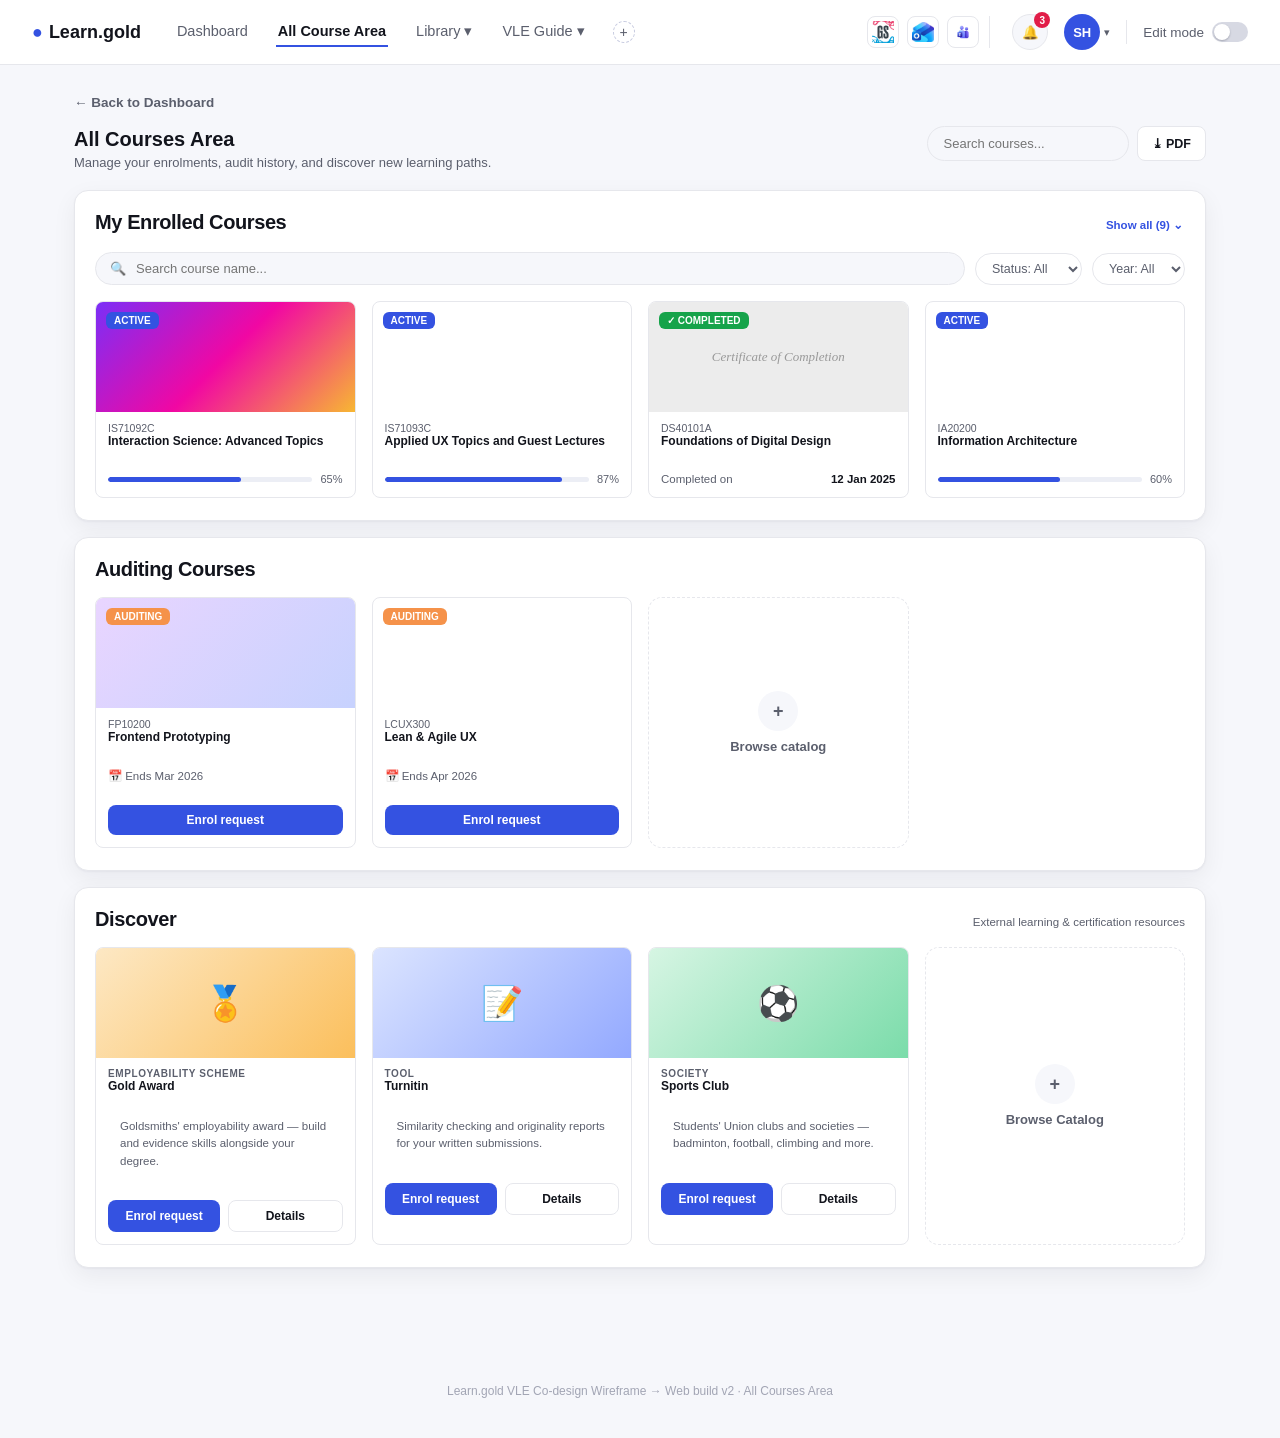
==== v3-all-courses.html @ fa29c526 "Initial commit: v3 site (VLE prototype) Co-Authored-By: Claude Sonnet 5 <noreply@anthropic.com> Clau" ====
<!DOCTYPE html>
<html lang="zh-Hant">
<head>
<meta charset="UTF-8">
<meta name="viewport" content="width=device-width, initial-scale=1.0">
<title>All Courses Area · Learn.gold</title>
<link rel="stylesheet" href="v3-styles.css">
</head>
<body>

<nav class="topnav">
  <div class="nav-left">
    <div class="brand"><span class="dot">●</span>Learn.gold</div>
    <div class="nav-links">
      <a href="v3-dashboard.html">Dashboard</a>
      <a href="v3-all-courses.html" class="active">All Course Area</a>
      <a href="https://www.gold.ac.uk/library/">Library ▾</a>
      <a href="https://www.gold.ac.uk/students/vle/">VLE Guide ▾</a>
      <!-- add-to-nav: pick extra shortcuts to pin into the navigation bar -->
      <div class="nav-add">
        <button class="nav-add-btn" id="navAddBtn" title="Add a shortcut to the navigation bar" aria-haspopup="true">+</button>
        <div class="nav-add-panel" id="navAddPanel">
          <div class="nav-add-head">Add to navigation</div>
          <label class="nav-add-item">
            <input type="checkbox" data-nav-add="analytics" data-nav-href="v3-achievement.html">
            <span>Learning Analytics</span>
          </label>
          <label class="nav-add-item">
            <input type="checkbox" data-nav-add="calendar" data-nav-href="v3-calendar.html">
            <span>Calendar</span>
          </label>
        </div>
      </div>
    </div>
  </div>
  <div class="nav-right">
    <div class="brand-icons">
      <button class="brand-icon-btn" title="my goldsmiths"><img src="assets/icon-goldsmiths.png" alt="My Goldsmiths"></button>
      <button class="brand-icon-btn" title="Outlook"><img src="assets/icon-outlook.jpeg" alt="Outlook"></button>
      <button class="brand-icon-btn" title="Microsoft Teams"><img src="assets/icon-teams.jpeg" alt="Microsoft Teams"></button>
    </div>
    <button class="icon-btn" title="Notifications">🔔<span class="badge">3</span></button>
    <div class="user-menu">
      <button class="user-menu-trigger" id="userMenuBtn" aria-haspopup="true">
        <div class="avatar" title="雪莉美 Sherly">SH</div>
        <span class="chevron">▾</span>
      </button>
      <div class="user-menu-panel" id="userMenuPanel">
        <a href="#" class="um-entry">Profile</a>
        <a href="#" class="um-entry">Preferences</a>
        <a href="#" class="um-entry">Private files</a>
        <div class="um-divider"></div>
        <a href="#" class="um-entry" id="signOutBtn">Sign out</a>
      </div>
    </div>
    <div class="nav-divider"></div>
    <label class="edit-mode-toggle">
      <span>Edit mode</span>
      <input type="checkbox" id="editModeToggle">
      <span class="toggle-track"><span class="toggle-thumb"></span></span>
    </label>
  </div>
</nav>

<div class="page">

  <a href="v3-dashboard.html" class="back-link">← Back to Dashboard</a>

  <div class="achv-head">
    <div>
      <h1>All Courses Area</h1>
      <p>Manage your enrolments, audit history, and discover new learning paths.</p>
    </div>
    <div class="actions">
      <div class="search-box"><input type="search" id="allCoursesSearch" placeholder="Search courses..."></div>
      <button class="ghost">⤓ PDF</button>
    </div>
  </div>

  <section class="area-card">
  <div class="section-sub-head">
    <h3>My Enrolled Courses</h3>
    <button class="row-toggle" id="enrolledToggle" data-grid="enrolledGrid">Show all ⌄</button>
  </div>
  <form class="filter-bar area-filter" id="enrolledFilter" onsubmit="return false;">
    <div class="search-box">🔍 <input type="search" placeholder="Search course name..."></div>
    <select class="filter-select" data-filter="status">
      <option value="">Status: All</option>
      <option value="active">Active</option>
      <option value="completed">Completed</option>
    </select>
    <select class="filter-select" data-filter="year">
      <option value="">Year: All</option>
      <option value="1">Year 1</option>
      <option value="2">Year 2</option>
      <option value="3">Year 3</option>
    </select>
  </form>
  <div class="course-grid clamped" id="enrolledGrid">
    <div class="course-card" data-name="interaction science advanced topics" data-status="active" data-year="2" onclick="location.href='v3-course-is.html'">
      <div class="course-cover" style="background:linear-gradient(135deg,#7b2ff7,#f107a3,#f7b733);">
        <span class="enroll-badge active">ACTIVE</span>
      </div>
      <div class="course-body">
        <div style="font-size:10.5px;color:var(--ink-soft);">IS71092C</div>
        <div class="course-title">Interaction Science: Advanced Topics</div>
        <div class="course-progress"><div class="progress-bar"><span style="width:65%"></span></div><span class="pct">65%</span></div>
      </div>
    </div>
    <div class="course-card" data-name="applied ux topics and guest lectures" data-status="active" data-year="3" onclick="location.href='v3-course.html'">
      <div class="course-cover" style="background-image:url('https://picsum.photos/seed/applieduxguest/400/220')">
        <span class="enroll-badge active">ACTIVE</span>
      </div>
      <div class="course-body">
        <div style="font-size:10.5px;color:var(--ink-soft);">IS71093C</div>
        <div class="course-title">Applied UX Topics and Guest Lectures</div>
        <div class="course-progress"><div class="progress-bar"><span style="width:87%"></span></div><span class="pct">87%</span></div>
      </div>
    </div>
    <div class="course-card" data-name="foundations of digital design" data-status="completed" data-year="1">
      <div class="course-cover" style="background:#ececec;display:flex;align-items:center;justify-content:center;">
        <span class="enroll-badge complete">✓ COMPLETED</span>
        <span style="font-family:serif;font-style:italic;color:#999;font-size:13px;">Certificate of Completion</span>
      </div>
      <div class="course-body">
        <div style="font-size:10.5px;color:var(--ink-soft);">DS40101A</div>
        <div class="course-title">Foundations of Digital Design</div>
        <div class="completed-tag"><span>Completed on</span><b>12 Jan 2025</b></div>
      </div>
    </div>
    <div class="course-card" data-name="information architecture" data-status="active" data-year="2">
      <div class="course-cover" style="background-image:url('https://picsum.photos/seed/course2/400/220')">
        <span class="enroll-badge active">ACTIVE</span>
      </div>
      <div class="course-body">
        <div style="font-size:10.5px;color:var(--ink-soft);">IA20200</div>
        <div class="course-title">Information Architecture</div>
        <div class="course-progress"><div class="progress-bar"><span style="width:60%"></span></div><span class="pct">60%</span></div>
      </div>
    </div>
    <div class="course-card" data-name="usability testing and evaluation" data-status="active" data-year="2">
      <div class="course-cover" style="background-image:url('https://picsum.photos/seed/course4/400/220')">
        <span class="enroll-badge active">ACTIVE</span>
      </div>
      <div class="course-body">
        <div style="font-size:10.5px;color:var(--ink-soft);">UT30300</div>
        <div class="course-title">Usability Testing &amp; Evaluation</div>
        <div class="course-progress"><div class="progress-bar"><span style="width:70%"></span></div><span class="pct">70%</span></div>
      </div>
    </div>
    <div class="course-card" data-name="visual design and typography" data-status="active" data-year="1">
      <div class="course-cover" style="background-image:url('https://picsum.photos/seed/course5/400/220')">
        <span class="enroll-badge active">ACTIVE</span>
      </div>
      <div class="course-body">
        <div style="font-size:10.5px;color:var(--ink-soft);">VD40200</div>
        <div class="course-title">Visual Design &amp; Typography</div>
        <div class="course-progress"><div class="progress-bar"><span style="width:45%"></span></div><span class="pct">45%</span></div>
      </div>
    </div>
    <div class="course-card" data-name="user research methods" data-status="active" data-year="1">
      <div class="course-cover" style="background-image:url('https://picsum.photos/seed/course9/400/220')">
        <span class="enroll-badge active">ACTIVE</span>
      </div>
      <div class="course-body">
        <div style="font-size:10.5px;color:var(--ink-soft);">UR20400</div>
        <div class="course-title">User Research Methods</div>
        <div class="course-progress"><div class="progress-bar"><span style="width:38%"></span></div><span class="pct">38%</span></div>
      </div>
    </div>
    <div class="course-card" data-name="design systems and component libraries" data-status="active" data-year="3">
      <div class="course-cover" style="background-image:url('https://picsum.photos/seed/course7/400/220')">
        <span class="enroll-badge active">ACTIVE</span>
      </div>
      <div class="course-body">
        <div style="font-size:10.5px;color:var(--ink-soft);">DS60200</div>
        <div class="course-title">Design Systems &amp; Component Libraries</div>
        <div class="course-progress"><div class="progress-bar"><span style="width:20%"></span></div><span class="pct">20%</span></div>
      </div>
    </div>
    <div class="course-card" data-name="human-computer interaction" data-status="completed" data-year="3">
      <div class="course-cover" style="background:#ececec;display:flex;align-items:center;justify-content:center;">
        <span class="enroll-badge complete">✓ COMPLETED</span>
        <span style="font-family:serif;font-style:italic;color:#999;font-size:13px;">Certificate of Completion</span>
      </div>
      <div class="course-body">
        <div style="font-size:10.5px;color:var(--ink-soft);">HCI50100</div>
        <div class="course-title">Human-Computer Interaction</div>
        <div class="completed-tag"><span>Completed on</span><b>03 Jun 2025</b></div>
      </div>
    </div>
  </div>

  </section>

  <section class="area-card">
  <div class="section-sub-head"><h3>Auditing Courses</h3></div>
  <div class="course-grid">
    <div class="course-card">
      <div class="course-cover audit-cover">
        <span class="enroll-badge auditing">AUDITING</span>
      </div>
      <div class="course-body">
        <div style="font-size:10.5px;color:var(--ink-soft);">FP10200</div>
        <div class="course-title">Frontend Prototyping</div>
        <div style="font-size:11.5px;color:var(--ink-soft);">📅 Ends Mar 2026</div>
      </div>
      <div class="enroll-actions"><button class="enroll-primary">Enrol request</button></div>
    </div>
    <div class="course-card">
      <div class="course-cover" style="background-image:url('https://picsum.photos/seed/leanagile/400/220')">
        <span class="enroll-badge auditing">AUDITING</span>
      </div>
      <div class="course-body">
        <div style="font-size:10.5px;color:var(--ink-soft);">LCUX300</div>
        <div class="course-title">Lean &amp; Agile UX</div>
        <div style="font-size:11.5px;color:var(--ink-soft);">📅 Ends Apr 2026</div>
      </div>
      <div class="enroll-actions"><button class="enroll-primary">Enrol request</button></div>
    </div>
    <div class="browse-card" data-browse="auditing">
      <div class="plus-circle">+</div>
      Browse catalog
    </div>
  </div>

  </section>

  <section class="area-card">
  <div class="section-sub-head"><h3>Discover</h3>
    <span class="muted-link">External learning &amp; certification resources</span></div>
  <div class="course-grid">
    <div class="course-card discover-card">
      <div class="course-cover res-cover gold"><span class="res-emoji">🏅</span></div>
      <div class="course-body">
        <div class="res-kind">Employability scheme</div>
        <div class="course-title">Gold Award</div>
        <p>Goldsmiths' employability award — build and evidence skills alongside your degree.</p>
      </div>
      <div class="enroll-actions">
        <button class="enroll-primary">Enrol request</button>
        <button class="enroll-secondary">Details</button>
      </div>
    </div>
    <div class="course-card discover-card">
      <div class="course-cover res-cover blue"><span class="res-emoji">📝</span></div>
      <div class="course-body">
        <div class="res-kind">Tool</div>
        <div class="course-title">Turnitin</div>
        <p>Similarity checking and originality reports for your written submissions.</p>
      </div>
      <div class="enroll-actions">
        <button class="enroll-primary">Enrol request</button>
        <button class="enroll-secondary">Details</button>
      </div>
    </div>
    <div class="course-card discover-card">
      <div class="course-cover res-cover green"><span class="res-emoji">⚽</span></div>
      <div class="course-body">
        <div class="res-kind">Society</div>
        <div class="course-title">Sports Club</div>
        <p>Students' Union clubs and societies — badminton, football, climbing and more.</p>
      </div>
      <div class="enroll-actions">
        <button class="enroll-primary">Enrol request</button>
        <button class="enroll-secondary">Details</button>
      </div>
    </div>
    <div class="browse-card" onclick="alert('Course catalog demo — not wired up yet.')">
      <div class="plus-circle">+</div>
      Browse Catalog
    </div>
  </div>
  </section>

</div>

<footer class="page-footer">Learn.gold VLE Co-design Wireframe → Web build v2 · All Courses Area</footer>

<script src="v3-script.js"></script>
</body>
</html>
---- v3-styles.css ----
:root{
  --blue:#3452e1;
  --blue-dark:#2438b0;
  --blue-light:#eef1fe;
  --green:#16a34a;
  --purple:#7c3aed;
  --red:#e11d48;
  --orange:#f5924a;
  --ink:#12141c;
  --ink-soft:#5b5f6d;
  --line:#e6e7ec;
  --bg:#f6f7fb;
  --card:#ffffff;
  --radius:14px;
  --radius-sm:8px;
  --shadow:0 1px 2px rgba(16,20,40,.04), 0 8px 24px rgba(16,20,40,.06);
  font-family:-apple-system,BlinkMacSystemFont,"Segoe UI",Roboto,Helvetica,Arial,sans-serif;
}

*{box-sizing:border-box;}
html,body{margin:0;padding:0;}
body{background:var(--bg);color:var(--ink);-webkit-font-smoothing:antialiased;}
a{color:inherit;text-decoration:none;}
ul{list-style:none;margin:0;padding:0;}
button{font-family:inherit;cursor:pointer;}

/* ---------- Top nav ---------- */
.topnav{display:flex;align-items:center;justify-content:space-between;padding:14px 32px;background:#fff;border-bottom:1px solid var(--line);position:sticky;top:0;z-index:50;}
.topnav .brand{font-weight:800;font-size:18px;color:var(--ink);display:flex;align-items:center;gap:6px;}
.topnav .brand .dot{color:var(--blue);}
.nav-left{display:flex;align-items:center;gap:34px;}
.nav-links{display:flex;align-items:center;gap:26px;font-size:14.5px;color:var(--ink-soft);}
.nav-links a{padding:6px 2px;border-bottom:2px solid transparent;}
.nav-links a.active{color:var(--ink);font-weight:600;border-color:var(--blue);}
.nav-links a:hover{color:var(--ink);}
.nav-right{display:flex;align-items:center;gap:16px;}
.icon-btn{width:36px;height:36px;border-radius:50%;display:flex;align-items:center;justify-content:center;background:var(--bg);border:1px solid var(--line);color:var(--ink-soft);position:relative;}
.icon-btn:hover{background:var(--blue-light);color:var(--blue);}
.icon-btn .badge{position:absolute;top:-3px;right:-3px;background:var(--red);color:#fff;font-size:10px;font-weight:700;border-radius:50%;width:16px;height:16px;display:flex;align-items:center;justify-content:center;}
.avatar{width:36px;height:36px;border-radius:50%;background:var(--blue);color:#fff;font-weight:700;font-size:13px;display:flex;align-items:center;justify-content:center;}
.quick-tools{display:flex;align-items:center;gap:8px;padding-right:10px;border-right:1px solid var(--line);margin-right:6px;}
.quick-tools .icon-btn{width:32px;height:32px;font-size:14px;}
.brand-icons{display:flex;align-items:center;gap:8px;padding-right:10px;border-right:1px solid var(--line);margin-right:6px;}
.brand-icon-btn{width:32px;height:32px;border-radius:8px;border:1px solid var(--line);background:#fff;display:flex;align-items:center;justify-content:center;overflow:hidden;padding:4px;}
.brand-icon-btn:hover{border-color:var(--blue);}
.brand-icon-btn img{width:100%;height:100%;object-fit:contain;}
.user-menu{position:relative;}
.user-menu-trigger{display:flex;align-items:center;gap:4px;background:none;border:none;padding:0;}
.user-menu-trigger .chevron{font-size:11px;color:var(--ink-soft);}
.user-menu-trigger:hover .chevron{color:var(--blue);}
.user-menu-panel{display:none;position:absolute;top:100%;right:0;margin-top:10px;background:#fff;border:1px solid var(--line);border-radius:10px;box-shadow:var(--shadow);padding:6px;min-width:180px;z-index:60;}
.user-menu-panel.open{display:block;}
.um-entry{display:block;font-size:13px;color:var(--ink);padding:8px 10px;border-radius:6px;}
.um-entry:hover{background:var(--blue-light);color:var(--blue);}
.um-divider{height:1px;background:var(--line);margin:6px 2px;}
.nav-divider{width:1px;height:24px;background:var(--line);}
.edit-mode-toggle{display:flex;align-items:center;gap:8px;font-size:13.5px;color:var(--ink-soft);cursor:pointer;user-select:none;}
.edit-mode-toggle input{display:none;}
.edit-mode-toggle .toggle-track{width:36px;height:20px;border-radius:20px;background:#d7d9e3;position:relative;transition:background .15s;flex:0 0 36px;}
.edit-mode-toggle .toggle-thumb{position:absolute;top:2px;left:2px;width:16px;height:16px;border-radius:50%;background:#fff;box-shadow:0 1px 2px rgba(16,20,40,.25);transition:left .15s;}
.edit-mode-toggle input:checked + .toggle-track{background:var(--blue);}
.edit-mode-toggle input:checked + .toggle-track .toggle-thumb{left:18px;}

/* ---------- Page shell ---------- */
.page{max-width:1180px;margin:0 auto;padding:28px 24px 80px;}
.page-head{display:flex;align-items:center;justify-content:space-between;margin-bottom:18px;}
.page-head h1{font-size:26px;margin:0;}

.card{background:var(--card);border:1px solid var(--line);border-radius:var(--radius);box-shadow:var(--shadow);}
.section{padding:20px 22px;margin-bottom:20px;}
.section-head{display:flex;align-items:center;justify-content:space-between;margin-bottom:14px;flex-wrap:wrap;gap:8px;}
.section-head h2{font-size:16px;margin:0;display:flex;align-items:center;gap:8px;}
.section-head .actions{display:flex;align-items:center;gap:14px;font-size:13px;}
.link-more{color:var(--blue);font-weight:600;white-space:nowrap;background:none;border:none;font-size:13px;}
.link-more:hover{text-decoration:underline;}
.muted-link{color:var(--ink-soft);}

/* Timeline */
.term-badge{display:inline-block;background:var(--blue-light);color:var(--blue);font-size:12px;font-weight:700;padding:4px 10px;border-radius:20px;margin-right:10px;}
.timeline-row{display:flex;align-items:center;font-size:13.5px;color:var(--ink-soft);margin-bottom:10px;}
.progress-wrap{display:flex;align-items:center;gap:12px;}
.progress-bar{flex:1;height:8px;background:#eceef5;border-radius:6px;overflow:hidden;}
.progress-bar > span{display:block;height:100%;background:var(--blue);border-radius:6px;}
.progress-pct{font-size:13px;font-weight:700;color:var(--blue);}
.date-row{display:flex;justify-content:space-between;font-size:12.5px;color:var(--ink-soft);margin-top:8px;}

/* Achievement */
.stat-grid{display:grid;grid-template-columns:repeat(4,1fr);gap:14px;}
.stat-card{border:1px solid var(--line);border-radius:var(--radius-sm);padding:16px 12px;text-align:center;cursor:default;display:block;transition:transform .15s ease, box-shadow .15s ease;}
a.stat-card{cursor:pointer;}
a.stat-card:hover{transform:translateY(-2px);box-shadow:var(--shadow);border-color:var(--blue);}
.stat-card .num{font-size:26px;font-weight:800;margin-bottom:2px;}
.stat-card.blue .num{color:var(--blue);}
.stat-card.green .num{color:var(--green);}
.stat-card.purple .num{color:var(--purple);}
.stat-card.red .num{color:var(--red);}
.stat-card .label{font-size:12.5px;color:var(--ink);font-weight:600;}
.stat-card .sub{font-size:11.5px;color:var(--ink-soft);margin-top:2px;}
.stat-card .sub.link{color:var(--red);cursor:pointer;}

/* Timetable */
.timetable{width:100%;border-collapse:collapse;font-size:12.5px;}
.timetable th{text-align:left;font-weight:700;color:var(--ink-soft);padding:8px 6px;border-bottom:1px solid var(--line);font-size:12px;}
.timetable td{padding:6px;vertical-align:top;border-bottom:1px solid #f1f2f6;}
.slot{border-radius:8px;padding:6px 8px;margin-bottom:6px;font-weight:600;font-size:11.5px;line-height:1.3;}
.slot.is{background:#e7f6ec;color:#177a3f;}
.slot.atux{background:#fdeaea;color:#c23636;}
.slot.lcux{background:#e7eefc;color:#2748c9;}
.slot.fp{background:#fdf3e2;color:#a9711a;}

/* Filter bar */
.filter-bar{display:flex;align-items:center;gap:10px;flex-wrap:wrap;}
.search-box{display:flex;align-items:center;gap:8px;background:var(--bg);border:1px solid var(--line);border-radius:20px;padding:7px 14px;font-size:13px;color:var(--ink-soft);min-width:200px;}
.search-box input{border:none;background:none;outline:none;font-size:13px;color:var(--ink);width:100%;}
.filter-select{border:1px solid var(--line);background:#fff;border-radius:20px;padding:7px 12px;font-size:12.5px;color:var(--ink-soft);}

/* Generic lightweight feedback toast + icon-btn active state — used to make every button
   across the prototype feel interactive rather than dead (per explicit request: 我功能都
   要可以互動喔). */
.toast{position:fixed;bottom:24px;left:50%;transform:translateX(-50%) translateY(20px);background:var(--ink);color:#fff;padding:10px 18px;border-radius:8px;font-size:13px;font-weight:600;box-shadow:var(--shadow);opacity:0;pointer-events:none;transition:opacity .2s ease, transform .2s ease;z-index:999;max-width:80vw;text-align:center;}
.toast.show{opacity:1;transform:translateX(-50%) translateY(0);}
.icon-btn.active{color:#f5a623;background:#fff8ec;border-color:#f5a623;}
.course-grid.list-view{grid-template-columns:1fr;}
.course-grid.list-view .course-card{flex-direction:row;}
.course-grid.list-view .course-cover{width:140px;height:auto;flex:0 0 140px;}
.course-grid.list-view .course-body{flex:1;}

/* Horizontal scroll rows */
.scroll-row{display:flex;gap:16px;overflow-x:auto;scroll-snap-type:x proximity;padding-bottom:6px;margin:0 -2px;}
.scroll-row::-webkit-scrollbar{height:6px;}
.scroll-row::-webkit-scrollbar-thumb{background:var(--line);border-radius:6px;}
.scroll-row .course-card{scroll-snap-align:start;flex:0 0 260px;}
.scroll-nav{display:flex;gap:6px;}
.scroll-nav button{width:28px;height:28px;border-radius:50%;border:1px solid var(--line);background:#fff;display:flex;align-items:center;justify-content:center;color:var(--ink-soft);}
.scroll-nav button:hover{background:var(--blue-light);color:var(--blue);}

/* Course grid */
.course-grid{display:grid;grid-template-columns:repeat(4,1fr);gap:16px;}
.course-card{border:1px solid var(--line);border-radius:var(--radius-sm);overflow:hidden;background:#fff;display:flex;flex-direction:column;transition:transform .15s ease, box-shadow .15s ease;cursor:pointer;}
.course-card:hover{transform:translateY(-3px);box-shadow:var(--shadow);}
.course-cover{height:110px;position:relative;display:flex;align-items:flex-start;justify-content:flex-start;gap:6px;flex-wrap:wrap;padding:8px;background-size:cover;background-position:center;}
.course-cover .tag{background:rgba(255,255,255,.92);color:var(--ink);font-size:10.5px;font-weight:700;padding:3px 8px;border-radius:20px;}
.course-body{padding:10px 12px 12px;}
.course-title{font-size:12px;font-weight:700;line-height:1.3;margin-bottom:8px;min-height:31px;}
.course-progress{display:flex;align-items:center;gap:8px;}
.course-progress .progress-bar{height:5px;}
.course-progress .pct{font-size:11px;color:var(--ink-soft);white-space:nowrap;}

.all-courses-card{border:1.5px dashed #c7cbe0;border-radius:var(--radius-sm);display:flex;flex-direction:column;align-items:center;justify-content:center;gap:8px;color:var(--ink-soft);font-size:12.5px;font-weight:600;min-height:170px;background:#fbfbfe;}
.all-courses-card .plus{width:34px;height:34px;border-radius:50%;background:var(--blue-light);color:var(--blue);display:flex;align-items:center;justify-content:center;font-size:18px;font-weight:700;}
.all-courses-card:hover{border-color:var(--blue);color:var(--blue);}

/* Upcoming event */
.event-strip{display:flex;gap:16px;align-items:stretch;}
.event-date{flex:0 0 74px;display:flex;flex-direction:column;align-items:center;justify-content:center;color:#c7cbe0;font-weight:800;}
.event-date .num{font-size:40px;line-height:1;}
.event-date .day{font-size:12px;color:var(--ink-soft);font-weight:600;}
.event-cards{display:flex;gap:14px;overflow-x:auto;flex:1;}
.event-card{flex:0 0 200px;border-radius:var(--radius-sm);overflow:hidden;border:1px solid var(--line);}
.event-card .thumb{height:90px;background-size:cover;background-position:center;}
.event-card .info{padding:8px 10px;}
.event-card .title{font-size:12px;font-weight:700;margin-bottom:4px;line-height:1.3;}
.event-card .meta{font-size:11px;color:var(--ink-soft);}

/* Quick links */
.quick-grid{display:grid;grid-template-columns:repeat(4,1fr);gap:20px;}
.quick-col h4{font-size:13px;margin:0 0 10px;}
.quick-col ul li{margin-bottom:8px;}
.quick-col ul li a{color:var(--blue);font-size:12.5px;}
.quick-col ul li a:hover{text-decoration:underline;}

footer.page-footer{text-align:center;font-size:12px;color:#a2a5b4;padding:20px 0 40px;}

/* ============================================================
   Course-detail shell shared by course / assignment / participant / instructor
   ============================================================ */
.hero-banner{border-radius:var(--radius);overflow:hidden;position:relative;height:200px;background-size:cover;background-position:center;margin-bottom:18px;display:flex;align-items:flex-end;}
.hero-banner::after{content:"";position:absolute;inset:0;background:linear-gradient(180deg,rgba(18,20,28,0) 30%,rgba(18,20,28,.78) 100%);}
.hero-banner .hero-text{position:relative;z-index:1;padding:20px 24px;color:#fff;}
.hero-banner h1{font-size:20px;margin:0;font-weight:800;}
.hero-banner .instructor{position:absolute;top:16px;right:16px;z-index:2;width:40px;height:40px;border-radius:50%;background:#fff;border:2px solid #fff;overflow:hidden;}
.hero-banner .instructor img{width:100%;height:100%;object-fit:cover;}

.tabbar{display:flex;gap:26px;border-bottom:1px solid var(--line);margin-bottom:20px;font-size:13.5px;color:var(--ink-soft);}
.tabbar a{padding:10px 2px;display:block;border-bottom:2px solid transparent;}
.tabbar a.active{color:var(--ink);font-weight:700;border-color:var(--blue);}
.tabbar a:hover{color:var(--ink);}

/* ---------- Course page (Weekly Materials) layout ---------- */
.assign-layout{display:flex;gap:24px;align-items:flex-start;position:relative;}
.assign-main{flex:1;min-width:0;}

/* White triangle pointer that pops out of the sidebar and tracks the active section */
.toc-pointer{
  position:absolute;left:246px;top:100px;width:0;height:0;
  border-top:9px solid transparent;border-bottom:9px solid transparent;border-left:9px solid #fff;
  filter:drop-shadow(2px 1px 2px rgba(16,20,40,.15));
  transition:top .25s ease, opacity .2s ease;z-index:15;pointer-events:none;opacity:0;
}
.toc-pointer.visible{opacity:1;}

/*
  Sidebar scroll behaviour (updated per latest request):
  - The sidebar now has its OWN internal scroll region (overflow-y:auto). Scrolling with the
    mouse over the sidebar scrolls the sidebar's own list; JS listens to that internal scroll
    and drives the main content (.assign-main) to the matching week in sync, AND turns the
    blue active highlight ON — "滑側邊欄時兩邊一起動 + 有藍色highlight".
  - Scrolling with the mouse over the main content (.assign-main) is normal page/window scroll.
    It does NOT touch the sidebar's internal scroll position (separate scroll containers, so the
    sidebar visually stays put), and JS explicitly turns the highlight OFF while this happens —
    "滑material只有material動、側邊欄不動、也沒有highlight".
  See v3-script.js for the scroll-source-aware sync logic.
*/
.toc-sidebar{
  flex:0 0 250px;position:sticky;top:84px;align-self:flex-start;
  max-height:calc(100vh - 104px);overflow-y:auto;
  /* Without this, the browser's own scroll-anchoring can silently nudge this container's
     scrollTop whenever a week auto-expands above the fold while you're reading the material —
     which looks exactly like "the sidebar moved on its own while I was scrolling the material"
     (滑material時不要滑動側邊欄). This flag turns that automatic compensation off. */
  overflow-anchor:none;
  background:var(--card);border:1px solid var(--line);border-radius:var(--radius);
  padding:16px;box-shadow:var(--shadow);
}
.toc-search{width:100%;margin-bottom:10px;}
.toc-search input{width:100%;}
.toc-tools{display:flex;flex-direction:column;gap:4px;margin-bottom:14px;position:relative;}
.toc-tool{text-align:left;background:none;border:none;color:var(--ink-soft);font-size:12.5px;padding:6px 4px;border-radius:6px;}
.toc-tool:hover{background:var(--blue-light);color:var(--blue);}

.toc-progress{background:var(--bg);border-radius:10px;padding:12px;margin-bottom:16px;}
.toc-progress-top{display:flex;align-items:baseline;gap:8px;margin-bottom:8px;flex-wrap:wrap;}
.toc-progress-pct{font-size:18px;font-weight:800;color:var(--blue);}
.toc-progress-label{font-size:11.5px;color:var(--ink-soft);}
.toc-progress .progress-bar{height:6px;margin-bottom:8px;}
.toc-progress .progress-bar > span{transition:width .35s ease;}
.toc-expand-links{font-size:11.5px;}
.toc-expand-links a{color:var(--blue);}
.toc-expand-links a:hover{text-decoration:underline;}

.toc-head{font-size:11.5px;text-transform:uppercase;letter-spacing:.04em;color:var(--ink-soft);display:flex;align-items:center;gap:6px;margin:0 0 8px;}
.toc-count{background:var(--blue-light);color:var(--blue);font-weight:700;font-size:10.5px;border-radius:20px;padding:1px 7px;}

.toc-tree{display:flex;flex-direction:column;gap:2px;}
.toc-week-head{display:flex;align-items:center;gap:8px;font-size:13.5px;font-weight:600;color:var(--ink);padding:8px 6px;border-radius:8px;cursor:pointer;border-left:2px solid transparent;}
.toc-week-head:hover{background:var(--blue-light);color:var(--blue);}
.toc-week-head:hover .chev{color:var(--blue);}
.toc-week-head:hover .toc-badge{border-color:var(--blue);color:var(--blue);}
.toc-week-head .chev{font-size:11px;color:var(--ink-soft);transition:transform .18s ease, color .15s ease;width:10px;}
.toc-week-head .toc-week-title{flex:1;}
.toc-week-head .toc-badge{font-size:11.5px;font-weight:700;color:var(--ink-soft);background:#fff;border:1px solid var(--line);border-radius:7px;padding:2px 8px;min-width:20px;text-align:center;transition:background .15s ease, color .15s ease, border-color .15s ease;}
.toc-week.collapsed .chev{transform:rotate(-90deg);}
/* .active is driven purely by the scrollspy in v3-script.js: whichever topic is under the "current" line gets this treatment */
.toc-week-head.active{color:var(--blue);border-left-color:var(--blue);background:var(--blue-light);font-weight:700;box-shadow:inset 0 0 0 1.5px var(--blue);}
.toc-week-head.active .chev{color:var(--blue);}
.toc-week-head.active .toc-badge{background:var(--blue);color:#fff;border-color:var(--blue);}

/* Auto-expand (triggered by scrolling the material into that week, see v3-script.js) now happens
   far more often than a manual click used to, so the open/close needs to feel like a smooth
   unfold (絲滑) rather than an instant display:none/flex snap. max-height+opacity animates that;
   display stays flex at all times so the transition actually has something to animate. */
.toc-week-body{display:flex;flex-direction:column;padding:2px 0 6px 30px;overflow:hidden;max-height:600px;opacity:1;transition:max-height .3s ease, opacity .25s ease, padding .3s ease;}
.toc-week.collapsed .toc-week-body{max-height:0;opacity:0;padding-top:0;padding-bottom:0;}
.toc-sub{font-size:12.5px;color:var(--ink-soft);padding:6px 8px;border-radius:6px;border-left:2px solid transparent;margin-left:-2px;}
.toc-sub:hover{color:var(--blue);background:var(--blue-light);}
.toc-sub.active{color:var(--blue);font-weight:700;background:var(--blue-light);border-left-color:var(--blue);}
.toc-week[hidden]{display:none;}
.toc-top-link{display:block;font-size:13.5px;font-weight:600;color:var(--ink);padding:8px 6px;border-radius:8px;}
.toc-top-link:hover{background:var(--blue-light);color:var(--blue);}

.module-info-grid{display:grid;grid-template-columns:repeat(2,1fr);gap:12px 24px;}
.module-info-grid > div{display:flex;flex-direction:column;gap:2px;}
.mi-label{font-size:11px;text-transform:uppercase;letter-spacing:.03em;color:var(--ink-soft);}
.mi-value{font-size:13.5px;font-weight:600;color:var(--ink);}

.reading-list{list-style:none;margin:0;padding:0;display:flex;flex-direction:column;gap:10px;}
.reading-list li{font-size:13px;color:var(--ink);display:flex;gap:8px;align-items:flex-start;line-height:1.5;}
.rl-tag{flex:0 0 auto;font-size:10px;font-weight:700;text-transform:uppercase;border-radius:20px;padding:2px 8px;margin-top:2px;}
.rl-tag.required{background:#fdeaea;color:var(--red);}
.rl-tag.further{background:var(--blue-light);color:var(--blue);}

/* scroll-margin-top keeps scrollIntoView() targets from landing hidden behind the sticky
   top nav (滑到時被卡在最上面看不到的問題). */
.week-block,.material-row{scroll-margin-top:96px;}
.week-block{padding:18px 20px;margin-bottom:14px;transition:box-shadow .2s ease, border-color .2s ease;}
.week-block .week-head{display:flex;align-items:center;justify-content:space-between;cursor:pointer;gap:10px;}
.week-block h3{font-size:14.5px;margin:0;transition:color .15s ease;}
.week-block .chev{color:var(--ink-soft);transition:transform .15s ease, color .15s ease;flex:0 0 auto;}
.week-block .week-head:hover h3{color:var(--blue);}
.week-block .week-head:hover .chev{color:var(--blue);}
/* Scrolling into a week now auto-expands it (see v3-script.js), which happens far more often
   than the old manual-click-only open/close — needs to unfold smoothly (絲滑) rather than snap
   via display:none. max-height is generous (2000px) since a week's body can hold 3-4 rows plus
   the intro paragraph. */
.week-body{overflow:hidden;max-height:2000px;opacity:1;transition:max-height .35s ease, opacity .3s ease;}
.week-block.collapsed .week-body{max-height:0;opacity:0;}
.week-block.collapsed .chev{transform:rotate(-90deg);}
.week-block.in-view{border-color:var(--blue);box-shadow:0 0 0 2px var(--blue-light), var(--shadow);}
.week-block.in-view h3{color:var(--blue);}
.week-block.in-view .chev{color:var(--blue);}
.week-block p{font-size:13px;color:var(--ink-soft);line-height:1.55;margin:10px 0 14px;}

/* The border/background/padding used to live on .material-item, which only wraps the
   icon+title — NOT the Mark as Complete button or star. That meant the visible "box" around
   a plain row (icon+title only) and a homework row (icon+title, PLUS an extra trailing
   chevron) were never actually the same box, so their right edges never lined up. Moving the
   border/padding to .material-row itself (the actual full-width row container that already
   holds icon+title+button+star as siblings) makes every row's outer box identical regardless
   of what's inside it. */
.material-row{display:flex;align-items:center;gap:8px;margin-bottom:6px;border:1px solid var(--line);border-radius:8px;padding:9px 10px;position:relative;background:#fff;transition:background .15s ease,border-color .15s ease;}
.material-row:hover{background:var(--blue-light);border-color:var(--blue-light);}
.material-row .material-item{flex:1;margin-bottom:0;}
.material-item{display:flex;align-items:center;gap:10px;font-size:12.5px;font-weight:600;color:var(--ink);text-align:left;border:none;background:none;padding:0;}
.material-item .m-icon{width:26px;height:26px;border-radius:6px;display:flex;align-items:center;justify-content:center;font-size:12px;color:#fff;flex:0 0 26px;}
.material-item .m-icon.slide{background:#f5924a;}
.material-item .m-icon.talk{background:#4a90f5;}
.material-item .m-icon.recap{background:#8b5cf6;}
.material-item .m-icon.homework{background:#16a34a;}
.material-item .m-icon.reading{background:#0891b2;}
.material-item .m-title{flex:1;}

.material-row.in-view{background:var(--blue-light);border-color:var(--blue);}
.material-row.in-view .material-item{color:var(--blue-dark);}
.material-row.in-view .m-icon{box-shadow:0 0 0 2px #fff, 0 0 0 3px var(--blue);}
/* Homework row: the highlight color has to land on .sub-section-head (the part with real
   padding/background) instead of the outer .material-row.sub-section, which is now background:none. */
.material-row.sub-section.in-view{background:none;border-color:var(--blue);}
.material-row.sub-section.in-view .sub-section-head{background:var(--blue-light);}
.material-row.sub-section.in-view .material-item{color:var(--blue-dark);}

.bm-btn{flex:0 0 auto;background:none;border:none;font-size:16px;color:#c7cbe0;padding:4px 6px;border-radius:6px;line-height:1;}
.bm-btn:hover{color:#f5a623;background:var(--blue-light);}
.bm-btn.active{color:#f5a623;}

/* Mark-as-Complete pill (comment #13: 我要有這個功能) */
.complete-btn{
  flex:0 0 auto;font-size:11.5px;font-weight:700;padding:6px 12px;border-radius:20px;
  border:1px solid var(--blue);color:var(--blue);background:#fff;white-space:nowrap;
  transition:background .15s ease, color .15s ease;
}
.complete-btn:hover{background:var(--blue-light);}
.complete-btn.done{background:var(--green);border-color:var(--green);color:#fff;}
.complete-btn.done:hover{background:#128a3e;}

/* .material-row (flex) + .sub-section both land on this div for homework rows — without this
   override, the outer element stays display:flex and lays .sub-section-head/.sub-section-body
   out as flex SIBLINGS (side by side) instead of stacked. Forcing display:block here lets
   .sub-section-head (a normal block, so full-width) contain its own flex row. */
/* .material-row now carries its own border+padding (9px 10px) for the plain-row card look.
   The homework row's outer div has BOTH .material-row and .sub-section classes, so without
   an override it was getting .material-row's padding on the outer block AND .sub-section-head's
   own 9px 10px padding stacked inside it — double padding, which is exactly why that box read
   as visibly taller/"bigger" than the plain rows above it. Zeroing padding/background here
   means the ONLY padding comes from .sub-section-head below, sized to match a plain row exactly.
   IMPORTANT: do NOT also zero out border here — `.material-row.sub-section` (2 classes) beats
   `.sub-section` (1 class) on specificity, so a `border:none` in THIS rule wins outright and
   deletes the box border entirely (that was the "框線不見了" regression). `.material-row` and
   `.sub-section` both already set the identical `border:1px solid var(--line)`, so just leave
   border alone here and either one applies as the same visible border — no conflict. */
.material-row.sub-section{display:block;padding:0;background:none;}
.material-row.sub-section:hover{background:none;}
/* overflow:hidden was removed here — the expand chevron now sits just outside the box
   (right:-18px, see .sub-chev below) so it doesn't steal space from Mark as Complete/the star;
   overflow:hidden would clip it invisible. background:#fff added because .material-row.sub-section
   itself is background:none now (see above) — without it this card had no white face at all. */
.sub-section{border-radius:8px;margin-bottom:6px;background:#fff;}
/* .sub-section-head is now FLAT: material-item + complete-btn + bm-btn are direct flex
   children with the exact same gap/padding as a plain .material-row, so their end position is
   byte-for-byte identical to every other row. The expand chevron is taken OUT of the flex flow
   (position:absolute) instead of being a trailing flex sibling — as a flex sibling it consumed
   extra width+gap and shoved Mark as Complete/the star further left than on every other row,
   which is exactly the "沒對齊" misalignment. Now it floats over the row's own right padding
   without affecting where any other element lands. */
.sub-section .sub-section-head{display:flex;align-items:center;gap:8px;cursor:pointer;padding:9px 10px;position:relative;}
.sub-section .material-item{border:none;border-radius:0;flex:1;padding:0;}
.sub-section .material-item:hover{background:none;}
.sub-section .sub-section-head:hover .material-item{background:none;}
.sub-section .sub-section-head:hover{background:var(--blue-light);}
.sub-section .sub-chev{position:absolute;right:-18px;top:50%;transform:translateY(-50%);font-size:11px;color:var(--ink-soft);transition:transform .18s ease;}
.sub-section.collapsed .sub-chev{transform:translateY(-50%) rotate(-90deg);}
.sub-section.collapsed .sub-section-body{display:none;}
.sub-section-body{padding:0 14px 12px 46px;}
.sub-section-body p{font-size:12.5px;color:var(--ink-soft);line-height:1.55;margin:6px 0 0;}

.collapse-all-btn{font-size:12.5px;color:var(--ink-soft);border:1px solid var(--line);background:#fff;padding:6px 12px;border-radius:20px;}
.collapse-all-btn:hover{color:var(--blue);border-color:var(--blue);}

.download-all-btn{font-size:12.5px;font-weight:700;color:#fff;background:var(--blue);border:none;padding:7px 14px;border-radius:20px;display:inline-flex;align-items:center;gap:6px;}
.download-all-btn:hover{background:var(--blue-dark);}

/* Bookmarks dropdown panel */
.bookmarks-panel{display:none;position:absolute;top:100%;left:0;right:0;margin-top:4px;background:#fff;border:1px solid var(--line);border-radius:10px;box-shadow:var(--shadow);padding:10px;z-index:20;max-height:260px;overflow-y:auto;}
.bookmarks-panel.open{display:block;}
.bookmarks-panel-head{font-size:11px;text-transform:uppercase;letter-spacing:.04em;color:var(--ink-soft);margin-bottom:6px;}
.bm-entry{display:block;font-size:12.5px;color:var(--ink);padding:6px 8px;border-radius:6px;}
.bm-entry:hover{background:var(--blue-light);color:var(--blue);}
.bm-empty{font-size:12px;color:var(--ink-soft);padding:6px 8px;}

/* Material preview modal (comment #15: 點按進去看 ppt/word，可下載跟 bookmark) */
.modal-overlay{position:fixed;inset:0;background:rgba(16,20,40,.45);display:none;align-items:center;justify-content:center;z-index:100;padding:24px;}
.modal-overlay.open{display:flex;}
.modal-card{background:#fff;border-radius:var(--radius);max-width:560px;width:100%;max-height:85vh;overflow-y:auto;box-shadow:0 24px 60px rgba(16,20,40,.35);}
.modal-head{display:flex;align-items:center;justify-content:space-between;padding:18px 20px;border-bottom:1px solid var(--line);}
.modal-head h3{font-size:15px;margin:0;}
.modal-close{background:none;border:none;font-size:18px;color:var(--ink-soft);width:30px;height:30px;border-radius:50%;}
.modal-close:hover{background:var(--bg);color:var(--ink);}
.modal-body{padding:20px;}
.modal-preview{
  height:220px;border-radius:var(--radius-sm);background:linear-gradient(135deg,#eef1fe,#dfe6ff);
  display:flex;align-items:center;justify-content:center;font-size:44px;color:var(--blue);margin-bottom:16px;
}
.modal-actions{display:flex;gap:10px;}
.modal-actions button{flex:1;font-size:13px;font-weight:700;padding:10px;border-radius:10px;border:1px solid var(--line);background:#fff;color:var(--ink);}
.modal-actions button.primary{background:var(--blue);border-color:var(--blue);color:#fff;}
.modal-actions button.primary:hover{background:var(--blue-dark);}
.modal-actions button:not(.primary):hover{background:var(--blue-light);color:var(--blue);border-color:var(--blue-light);}

/* Big calendar modal (comment #18) */
.modal-card.wide{max-width:760px;}
.calendar-grid{display:grid;grid-template-columns:repeat(7,1fr);gap:6px;}
.calendar-grid .cal-day-label{font-size:11px;font-weight:700;color:var(--ink-soft);text-align:center;padding-bottom:4px;}
.calendar-grid .cal-cell{border:1px solid var(--line);border-radius:8px;min-height:70px;padding:6px;font-size:11px;color:var(--ink-soft);}
.calendar-grid .cal-cell .cal-date{font-weight:700;color:var(--ink);display:block;margin-bottom:4px;}
.calendar-grid .cal-cell.has-event{background:var(--blue-light);}
.calendar-grid .cal-cell .cal-tag{display:block;background:var(--blue);color:#fff;border-radius:5px;padding:1px 5px;font-size:9.5px;margin-top:2px;}

/* Achievement detail modal (comment #17) */
.badge-grid{display:grid;grid-template-columns:repeat(3,1fr);gap:12px;}
.badge-item{border:1px solid var(--line);border-radius:var(--radius-sm);padding:14px 8px;text-align:center;}
.badge-item .badge-icon{font-size:26px;margin-bottom:6px;}
.badge-item .badge-name{font-size:11.5px;font-weight:700;}
.badge-item .badge-sub{font-size:10.5px;color:var(--ink-soft);margin-top:2px;}
.badge-item.locked{opacity:.4;}

/* ---------- Assignment (submission) page ---------- */
.assignment-block{padding:18px 20px;margin-bottom:16px;}
.assignment-block .assignment-head{display:flex;align-items:center;justify-content:space-between;margin-bottom:14px;}
.assignment-block .assignment-head h2{font-size:16px;margin:0;}
.doc-chip{display:inline-flex;align-items:center;gap:8px;font-size:12.5px;font-weight:600;color:var(--ink);border:1px solid var(--line);border-radius:8px;padding:8px 10px;margin:8px 0;}
.doc-chip .m-icon{width:22px;height:22px;border-radius:6px;background:var(--blue);color:#fff;display:flex;align-items:center;justify-content:center;font-size:11px;flex:0 0 22px;}
.upload-area{border:1.5px dashed #c7cbe0;border-radius:var(--radius-sm);padding:20px;text-align:center;color:var(--ink-soft);font-size:12.5px;margin-top:10px;}
.upload-area:hover{border-color:var(--blue);color:var(--blue);background:var(--blue-light);}
.deadline-tag{font-size:11.5px;font-weight:700;color:var(--red);background:#fdeaea;border-radius:20px;padding:3px 10px;display:inline-block;margin-top:6px;}

/* ---------- Participant page ---------- */
.participant-table{width:100%;border-collapse:collapse;font-size:13px;}
.participant-table th{text-align:left;font-weight:700;color:var(--ink-soft);font-size:11.5px;padding:10px 8px;border-bottom:1px solid var(--line);}
.participant-table td{padding:9px 8px;border-bottom:1px solid #f1f2f6;}
.participant-table .p-name{display:flex;align-items:center;gap:10px;}
.p-avatar{width:26px;height:26px;border-radius:50%;background:var(--blue-light);color:var(--blue-dark);font-weight:700;font-size:11px;display:flex;align-items:center;justify-content:center;flex:0 0 26px;}
.role-tag{font-size:11px;font-weight:600;color:var(--ink-soft);background:var(--bg);border-radius:20px;padding:2px 9px;}
.participant-table tr:hover{background:var(--bg);}
.participant-table tr[hidden]{display:none;}

/* ---------- Instructor page ---------- */
.instructor-card{display:flex;gap:20px;padding:20px;margin-bottom:16px;align-items:flex-start;}
.instructor-photo{width:84px;height:84px;border-radius:14px;background:var(--blue-light);flex:0 0 84px;overflow:hidden;display:flex;align-items:center;justify-content:center;font-size:34px;}
.instructor-photo img{width:100%;height:100%;object-fit:cover;}
.instructor-info h3{margin:0 0 4px;font-size:15px;}
.instructor-info .role{color:var(--ink-soft);font-size:12.5px;margin-bottom:10px;}
.instructor-info p{font-size:12.5px;color:var(--ink-soft);line-height:1.6;margin:4px 0;}
.instructor-info a.book-link{color:var(--blue);font-weight:600;}

.info-accordion{margin-bottom:16px;}
.info-row{border:1px solid var(--line);border-radius:8px;margin-bottom:6px;overflow:hidden;}
.info-row .info-row-head{display:flex;align-items:center;gap:10px;padding:12px 14px;cursor:pointer;font-size:13px;font-weight:600;}
.info-row .info-row-head .m-icon{width:24px;height:24px;border-radius:6px;background:var(--blue-light);color:var(--blue);display:flex;align-items:center;justify-content:center;font-size:12px;flex:0 0 24px;}
.info-row .info-row-head .chev{margin-left:auto;color:var(--ink-soft);transition:transform .15s ease;}
.info-row.collapsed .chev{transform:rotate(-90deg);}
.info-row.collapsed .info-row-body{display:none;}
.info-row-body{padding:0 14px 14px 48px;font-size:12.5px;color:var(--ink-soft);line-height:1.6;}
.info-row-body a{color:var(--blue);font-weight:600;}

/* ---------- Standalone material preview page (v3-preview.html) ----------
   comment #15: clicking a material item opens a REAL page (not a popup). Structure follows
   the Figma "after clicking the material" page frame: breadcrumb, title row with bookmark +
   expand icons, an embedded document-style content card (heading/intro/tip/table), a Quick
   Links panel, and an Activity Details completion checkbox. */
.back-link{display:inline-block;margin:0 0 16px;font-size:13.5px;color:var(--ink-soft);font-weight:600;}
.back-link:hover{color:var(--blue);}
.pv-breadcrumb{font-size:11.5px;color:var(--ink-soft);margin:0 0 10px;}
.pv-breadcrumb a{color:var(--ink-soft);}
.pv-breadcrumb a:hover{color:var(--blue);}
.pv-title-row{display:flex;align-items:center;justify-content:space-between;margin-bottom:16px;}
.pv-title-row h1{margin:0;font-size:19px;}
.pv-title-actions{display:flex;gap:8px;}
.pv-title-actions .icon-btn.active{color:#f5a623;background:#fff8ec;}
.pv-layout{display:grid;grid-template-columns:2.4fr 1fr;gap:20px;align-items:start;}
.pv-doc{padding:28px;}
.pv-doc-expanded{grid-column:1 / -1;}
.pv-doc:fullscreen{background:#fff;overflow-y:auto;padding:56px 10vw;display:block;}
.pv-doc:fullscreen h2{font-size:30px;}
.pv-doc:fullscreen p{font-size:15px;max-width:720px;margin-left:auto;margin-right:auto;}
.pv-doc:fullscreen .pv-table{font-size:15px;max-width:720px;margin:0 auto;}
.pv-doc h2{margin:0 0 14px;font-size:22px;color:var(--purple);text-align:center;}
.pv-doc p{font-size:13px;line-height:1.7;color:var(--ink);text-align:center;margin:0 0 12px;}
.pv-doc .pv-note{color:var(--red);font-weight:600;font-size:12px;}
.pv-doc .pv-tip{font-style:italic;font-size:12px;color:var(--ink-soft);margin-bottom:20px;}
.pv-format-tag{display:inline-block;font-size:10px;font-weight:700;letter-spacing:.05em;text-transform:uppercase;padding:3px 10px;border-radius:20px;margin-bottom:14px;}
.pv-doc.pv-ppt{background:#1f2937;border-radius:12px;aspect-ratio:16/9;display:flex;flex-direction:column;justify-content:center;position:relative;overflow:auto;}
.pv-doc.pv-ppt .pv-format-tag{background:#374151;color:#93c5fd;align-self:center;}
.pv-doc.pv-ppt h2{color:#fff;font-size:26px;}
.pv-doc.pv-ppt p{color:#d1d5db;}
.pv-doc.pv-ppt .pv-tip{color:#9ca3af;}
.pv-slide-bullets{list-style:disc;text-align:left;max-width:520px;margin:0 auto 16px;font-size:14px;line-height:2;color:#fff;padding-left:22px;}
.pv-slide-time{color:#9ca3af;font-size:12px;}
.pv-slide-footer{position:absolute;bottom:14px;right:20px;font-size:11px;color:#6b7280;}
.pv-doc.pv-word{background:#fff;font-family:Georgia,'Times New Roman',serif;}
.pv-doc.pv-word .pv-format-tag{background:#e0e7ff;color:#3730a3;align-self:flex-start;}
.pv-doc.pv-word h2{text-align:left;border-bottom:2px solid #111827;padding-bottom:10px;color:#111827;}
.pv-doc.pv-word p{text-align:left;}
.pv-word-footer{text-align:right;font-size:11px;color:#9ca3af;margin-top:20px;border-top:1px solid var(--line);padding-top:8px;font-family:-apple-system,sans-serif;}
.pv-table{width:100%;border-collapse:collapse;margin-top:8px;font-size:12.5px;}
.pv-table th{background:var(--blue-light);color:var(--blue-dark);text-align:left;padding:8px 10px;font-size:11.5px;}
.pv-table td{border:1px solid var(--line);padding:8px 10px;color:var(--ink-soft);}
.pv-table tr:first-child td{font-weight:600;color:var(--ink);}
.pv-activity{border-top:1px solid var(--line);margin-top:24px;padding-top:16px;}
.pv-activity h4{margin:0 0 10px;font-size:13.5px;}
.pv-activity-check{display:flex;align-items:center;gap:8px;font-size:13px;cursor:pointer;}
.pv-activity-check input{width:16px;height:16px;accent-color:var(--green);}
.pv-quicklinks{padding:16px;display:flex;flex-direction:column;gap:2px;}
.pv-quicklinks h4{margin:0 0 8px;font-size:12.5px;text-transform:uppercase;letter-spacing:.4px;color:var(--ink-soft);}
.pv-quicklinks a{font-size:12.5px;font-weight:600;color:var(--blue);padding:8px 0;border-bottom:1px solid var(--line);}
.pv-quicklinks a:last-child{border-bottom:none;}
.bm-btn.large{font-size:14px;border:1px solid var(--line);border-radius:8px;padding:9px 14px;color:var(--ink-soft);}
.bm-btn.large.active{color:#f5a623;border-color:#f5a623;background:#fff8ec;}
.secondary-btn{font-size:13.5px;font-weight:600;color:var(--ink-soft);padding:9px 14px;border:1px solid var(--line);border-radius:8px;}
.secondary-btn:hover{color:var(--ink);background:var(--bg);}

@media (max-width:900px){
  .pv-layout{grid-template-columns:1fr;}
}

/* ============================================================
   NEW pages added from the Figma update: Achievement Board,
   Calendar & Timetable, All Courses Area (replace the earlier
   "designer's choice" modals with real, fully designed pages).
   ============================================================ */

/* ---- Achievement Board (v3-achievement.html) ---- */
.achv-head{display:flex;justify-content:space-between;align-items:flex-start;margin-bottom:20px;flex-wrap:wrap;gap:10px;}
.achv-head .eyebrow{font-size:11px;font-weight:700;color:var(--blue);letter-spacing:.4px;text-transform:uppercase;}
.achv-head h1{margin:2px 0 4px;font-size:20px;}
.achv-head p{margin:0;font-size:13px;color:var(--ink-soft);}
.achv-head .actions{display:flex;gap:8px;}
.achv-head .actions button{font-size:12.5px;padding:9px 14px;border-radius:8px;font-weight:600;}
.achv-head .actions .ghost{background:#fff;border:1px solid var(--line);color:var(--ink);}
.achv-head .actions .primary{background:var(--blue);color:#fff;border:none;}

.metric-row{display:grid;grid-template-columns:repeat(4,1fr);gap:14px;margin-bottom:20px;}
.metric-card{background:var(--card);border:1px solid var(--line);border-radius:var(--radius);padding:16px;display:flex;gap:12px;align-items:flex-start;box-shadow:var(--shadow);}
.metric-card .m-ic{width:38px;height:38px;border-radius:10px;display:flex;align-items:center;justify-content:center;font-size:16px;flex:0 0 38px;}
.metric-card .m-ic.blue{background:var(--blue-light);color:var(--blue);}
.metric-card .m-ic.purple{background:#f2ecff;color:var(--purple);}
.metric-card .m-ic.green{background:#e8f8ee;color:var(--green);}
.metric-card .m-ic.orange{background:#fdf0e4;color:var(--orange);}
.metric-card .m-label{font-size:11px;color:var(--ink-soft);}
.metric-card .m-num{font-size:19px;font-weight:800;margin-top:2px;}
.metric-card .m-sub{font-size:10.5px;color:var(--ink-soft);margin-top:2px;}
.metric-card .m-sub.up{color:var(--green);}
.metric-card .m-progress{margin-top:6px;height:5px;border-radius:4px;background:var(--bg);overflow:hidden;}
.metric-card .m-progress span{display:block;height:100%;background:var(--purple);}

/* Three clearly separated sections on All Courses Area. Icons removed from the
   headings; the title itself carries the hierarchy now — larger, heavier, with a
   rule above each section so the three blocks read as distinct areas. */
.section-sub-head{display:flex;justify-content:space-between;align-items:baseline;margin:0 0 16px;}
.section-sub-head h3{font-size:20px;font-weight:800;letter-spacing:-.02em;margin:0;}
.section-sub-head .muted-link{font-size:11.5px;color:var(--ink-soft);}

.achv-columns{display:grid;grid-template-columns:2fr 1fr;gap:20px;align-items:start;}
.grade-card{background:var(--card);border:1px solid var(--line);border-radius:var(--radius);padding:18px;margin-bottom:16px;}
.grade-card-head{display:flex;justify-content:space-between;align-items:flex-start;margin-bottom:4px;}
.grade-card-head .code{font-size:10.5px;color:var(--ink-soft);}
.grade-card-head h4{margin:2px 0 0;font-size:14px;}
.grade-pill{font-size:15px;font-weight:800;padding:2px 10px;border-radius:8px;}
.grade-pill.a{background:#e8f8ee;color:var(--green);}
.grade-pill.b{background:var(--blue-light);color:var(--blue);}
.grade-row{display:flex;align-items:center;gap:10px;font-size:11.5px;color:var(--ink-soft);margin:10px 0 2px;}
.grade-row .bar{flex:1;height:8px;border-radius:5px;background:var(--bg);overflow:hidden;}
.grade-row .bar span{display:block;height:100%;border-radius:5px;background:var(--green);}
.grade-sub-list{margin-top:12px;display:flex;flex-direction:column;gap:9px;}
.grade-sub-row .top{display:flex;justify-content:space-between;font-size:11px;color:var(--ink-soft);margin-bottom:3px;}
.grade-sub-row .bar{height:5px;border-radius:4px;background:var(--bg);overflow:hidden;}
.grade-sub-row .bar span{display:block;height:100%;border-radius:4px;background:#93a3f5;}

.report-card{background:var(--card);border:1px solid var(--line);border-radius:var(--radius);padding:16px;margin-bottom:16px;}
.report-card h4{margin:0 0 4px;font-size:13px;}
.report-card .muted{font-size:10.5px;color:var(--ink-soft);margin:0 0 8px;}
.report-line{display:flex;justify-content:space-between;font-size:11.5px;padding:7px 0;border-bottom:1px solid var(--line);}
.report-line:last-of-type{border-bottom:none;}
.report-line .val{font-weight:700;}
.report-line .val.up{color:var(--green);}
.report-card .primary{width:100%;margin-top:8px;font-size:12px;padding:9px;border-radius:8px;background:var(--blue);color:#fff;border:none;font-weight:600;}

.quick-action-row{display:flex;align-items:center;gap:10px;padding:8px 0;font-size:12px;font-weight:600;cursor:pointer;}
.quick-action-row .qi{width:26px;height:26px;border-radius:7px;display:flex;align-items:center;justify-content:center;font-size:12px;flex:0 0 26px;}
.quick-action-row.qred .qi{background:#fdeceb;color:var(--red);}
.quick-action-row.qblue .qi{background:var(--blue-light);color:var(--blue);}

.scale-row{display:flex;justify-content:space-between;align-items:center;font-size:11px;padding:4px 0;color:var(--ink-soft);}
.scale-row .dot{width:8px;height:8px;border-radius:50%;display:inline-block;margin-right:6px;}

.trend-card{background:var(--card);border:1px solid var(--line);border-radius:var(--radius);padding:18px;margin-top:6px;}
.trend-card h4{margin:0 0 2px;font-size:14px;}
.trend-card p{margin:0 0 10px;font-size:11.5px;color:var(--ink-soft);}
.trend-legend{display:flex;gap:14px;font-size:11px;color:var(--ink-soft);margin-bottom:6px;}
.trend-legend span{display:inline-flex;align-items:center;gap:5px;}
.trend-legend i{width:14px;height:2px;display:inline-block;background:var(--blue);}
.trend-legend i.dashed{background:repeating-linear-gradient(90deg,var(--purple) 0 4px,transparent 4px 7px);}

.archive-grid{display:grid;grid-template-columns:repeat(4,1fr);gap:14px;margin-top:14px;}
.archive-card{background:var(--card);border:1px solid var(--line);border-radius:var(--radius);padding:14px;}
.archive-card.current{border-color:var(--blue);box-shadow:0 0 0 1px var(--blue);}
.archive-card.projected{background:var(--bg);border-style:dashed;text-align:center;color:var(--ink-soft);display:flex;flex-direction:column;align-items:center;justify-content:center;}
.archive-year-tag{display:inline-block;font-size:11px;font-weight:700;color:var(--blue);background:var(--blue-light);padding:2px 8px;border-radius:6px;margin-bottom:6px;}
.archive-card .cur-badge{float:right;font-size:9.5px;font-weight:700;background:var(--blue);color:#fff;padding:2px 7px;border-radius:6px;}
.archive-card .yr{font-size:11px;color:var(--ink-soft);float:right;}
.archive-stat{display:flex;justify-content:space-between;font-size:11.5px;margin:5px 0;color:var(--ink-soft);}
.archive-stat b{color:var(--ink);}
.archive-card .pdf-btn{width:100%;margin-top:10px;font-size:11.5px;padding:8px;border:1px solid var(--line);border-radius:8px;background:#fff;color:var(--red);font-weight:600;}
.archive-card.current .pdf-btn{background:var(--blue);color:#fff;border-color:var(--blue);}
.archive-card.projected .proj-icon{font-size:22px;margin-bottom:6px;}
.archive-card.projected .est{color:var(--green);font-weight:700;}

/* ---- Calendar & Timetable (v3-calendar.html) ---- */
.cal-layout{display:grid;grid-template-columns:200px 1fr 240px;gap:18px;align-items:start;}
.cal-filter-card,.cal-week-card{background:var(--card);border:1px solid var(--line);border-radius:var(--radius);padding:16px;}
.cal-filter-group{margin-bottom:16px;}
.cal-filter-group h5{margin:0 0 8px;font-size:10.5px;letter-spacing:.4px;color:var(--ink-soft);text-transform:uppercase;}
.cal-filter-item{display:flex;align-items:center;gap:8px;font-size:12px;padding:4px 0;}
.cal-filter-item input{accent-color:var(--blue);}
.cal-filter-item .dot{width:8px;height:8px;border-radius:50%;margin-left:auto;}
.cal-stat-line{display:flex;justify-content:space-between;font-size:11.5px;padding:3px 0;color:var(--ink-soft);}
.cal-stat-line b{color:var(--ink);}

.cal-main{background:var(--card);border:1px solid var(--line);border-radius:var(--radius);padding:18px;}
.cal-main-head{display:flex;align-items:center;justify-content:space-between;margin-bottom:14px;flex-wrap:wrap;gap:8px;}
.cal-main-head .view-btns{display:flex;gap:6px;}
.cal-main-head .view-btns button{font-size:11.5px;padding:6px 10px;border-radius:7px;border:1px solid var(--line);background:#fff;}
.cal-main-head .view-btns button.active{background:var(--blue-light);border-color:var(--blue);color:var(--blue);}
.cal-main-head .add-event{background:var(--blue);color:#fff;border:none;font-size:12px;padding:8px 12px;border-radius:8px;font-weight:600;}
.cal-nav{display:flex;align-items:center;gap:12px;}
.cal-nav-btn{width:26px;height:26px;border-radius:50%;border:1px solid var(--line);background:#fff;display:flex;align-items:center;justify-content:center;cursor:pointer;}
.cal-month-title{font-weight:800;font-size:14.5px;}
.cal-grid7{display:grid;grid-template-columns:repeat(7,1fr);gap:4px;}
.cal-grid7 .dow{font-size:10px;font-weight:700;color:var(--ink-soft);text-align:center;padding-bottom:6px;}
/* flex column so the Reading Week pill can be pushed to the bottom of the cell
   while the day's other chips stay stacked under the date number */
.cal-day-box{border:1px solid var(--line);border-radius:8px;height:96px;padding:5px;font-size:9.5px;overflow:hidden;display:flex;flex-direction:column;}
.cal-day-box .dnum{font-size:10.5px;color:var(--ink-soft);font-weight:600;}
.cal-day-box.dim{background:var(--bg);}
.cal-day-box.dim .dnum{color:#c7cbe0;}
.cal-chip{display:block;border-radius:5px;padding:2px 5px;margin-top:3px;color:#fff;font-size:9px;font-weight:600;overflow:hidden;text-overflow:ellipsis;white-space:nowrap;}
.cal-chip.deadline{background:var(--red);}
.cal-chip.exam{background:var(--orange);}
.cal-chip.event{background:var(--green);}
.cal-chip.calc{background:#7c6ff0;}
.cal-chip.ds{background:#e0559b;}
.cal-chip.thermo{background:#3ba3d0;}
.cal-chip.linalg{background:#9b6bd6;}

.week-ahead-day{margin-bottom:14px;}
.week-ahead-day .wd-head{display:flex;align-items:center;gap:8px;font-size:12px;font-weight:700;margin-bottom:6px;}
.week-ahead-day .wd-head .wd-num{width:22px;height:22px;border-radius:50%;border:1px solid var(--line);display:flex;align-items:center;justify-content:center;font-size:10.5px;font-weight:700;}
.week-ahead-day .wd-head .wd-date{font-weight:400;color:var(--ink-soft);font-size:10.5px;}
.week-ahead-item{display:flex;flex-direction:column;font-size:11.5px;padding:5px 0 5px 8px;border-left:3px solid var(--line);margin-bottom:4px;}
.week-ahead-item.calc{border-color:#7c6ff0;}
.week-ahead-item.ds{border-color:#e0559b;}
.week-ahead-item.thermo{border-color:#3ba3d0;}
.week-ahead-item.linalg{border-color:#9b6bd6;}
.week-ahead-item.event{border-color:var(--green);}
.week-ahead-item.deadline{border-color:var(--red);}
.week-ahead-item .wi-title{font-weight:600;}
.week-ahead-item .wi-meta{color:var(--ink-soft);font-size:10.5px;}

/* ---- All Courses Area (v3-all-courses.html) ---- */
.enroll-badge{position:absolute;top:10px;left:10px;font-size:10px;font-weight:700;padding:3px 8px;border-radius:6px;color:#fff;}
.enroll-badge.active{background:var(--blue);}
.enroll-badge.complete{background:var(--green);}
.enroll-badge.auditing{background:var(--orange);}
.course-cover.audit-cover{background:linear-gradient(135deg,#e9d5ff,#c7d2fe);}
.enroll-actions{display:flex;gap:8px;margin-top:10px;padding:0 12px 12px;}
.enroll-actions button{flex:1;font-size:12px;padding:8px;border-radius:8px;font-weight:600;}
.enroll-actions .enroll-primary{background:var(--blue);color:#fff;border:none;}
.enroll-actions .enroll-secondary{background:#fff;border:1px solid var(--line);color:var(--ink);}
.discover-card p{font-size:11.5px;color:var(--ink-soft);line-height:1.5;margin:4px 12px 8px;}
.browse-card{border:1px dashed var(--line);border-radius:var(--radius);display:flex;flex-direction:column;align-items:center;justify-content:center;gap:8px;color:var(--ink-soft);font-size:13px;font-weight:600;min-height:230px;cursor:pointer;}
.browse-card .plus-circle{width:40px;height:40px;border-radius:50%;background:var(--bg);display:flex;align-items:center;justify-content:center;font-size:18px;}
.completed-tag{font-size:11.5px;color:var(--ink-soft);display:flex;justify-content:space-between;}
.completed-tag b{color:var(--ink);}

@media (max-width:1100px){
  .achv-columns{grid-template-columns:1fr;}
  .cal-layout{grid-template-columns:1fr;}
  .archive-grid{grid-template-columns:repeat(2,1fr);}
  .metric-row{grid-template-columns:repeat(2,1fr);}
}

@media (max-width:960px){
  .stat-grid,.course-grid,.quick-grid{grid-template-columns:repeat(2,1fr);}
  .badge-grid{grid-template-columns:repeat(2,1fr);}
  .assign-layout{flex-direction:column;}
  .toc-sidebar{position:static;width:100%;order:2;max-height:none;}
  .toc-pointer{display:none;}
  .nav-links{display:none;}
  .instructor-card{flex-direction:column;}
}

/* ============================================================
   Dashboard · Bento widget area (Option B)
   Replaces the old Timeline & Progress / statistics row / Timetable table.
   ============================================================ */
.dash-zone{background:#fff;border:1px solid var(--line);border-radius:20px;padding:14px;
  box-shadow:var(--shadow);margin-bottom:18px;}
.dash-zone-head{display:flex;align-items:center;justify-content:space-between;margin:2px 4px 12px;}
.dash-zone-head h2{font-size:16px;margin:0;letter-spacing:-.015em;}
.dash-zone-head .sub{font-size:11px;color:var(--ink-soft);}

/* left 1/2 hub · middle courses and right score are the same size ·
   add-widget spans the full width underneath them */
.board2{display:grid;grid-template-columns:repeat(12,1fr);gap:9px;align-items:stretch;}
.g-hub{grid-column:1 / 7;grid-row:1 / 3;}
.g-courses{grid-column:7 / 10;grid-row:1 / 2;}
.g-score{grid-column:10 / 13;grid-row:1 / 2;}
.g-add{grid-column:7 / 13;grid-row:2 / 3;min-height:110px;}

.bw{background:var(--bg);border:1px solid #edeef3;border-radius:14px;padding:11px 11px 10px;
  display:flex;flex-direction:column;min-height:0;
  transition:transform .15s ease, box-shadow .15s ease, background .15s ease;}
.bw:hover{background:#fff;box-shadow:0 2px 5px rgba(16,20,40,.05),0 10px 26px rgba(16,20,40,.07);transform:translateY(-1px);}
.bw-head{display:flex;align-items:center;justify-content:space-between;margin-bottom:8px;flex:0 0 auto;gap:8px;}
.bw-title{display:flex;align-items:center;gap:7px;font-size:13px;font-weight:800;letter-spacing:-.015em;}
.bw-ico{width:24px;height:24px;border-radius:7px;display:flex;align-items:center;justify-content:center;font-size:12px;flex:0 0 auto;color:#fff;}
.bw-ico.b{background:linear-gradient(135deg,#4f6bff,#3452e1);}
.bw-ico.g{background:linear-gradient(135deg,#34d17f,#16a34a);}
.bw-ico.y{background:linear-gradient(135deg,#a879ff,#7c3aed);}
.bw-more{font-size:9.5px;color:var(--ink-soft);cursor:pointer;}
.bw-body{flex:1 1 auto;min-height:0;}
.bw-cta{display:inline-flex;align-items:center;gap:5px;font-size:9.5px;font-weight:800;padding:7px 12px;
  border-radius:9px;white-space:nowrap;flex:0 0 auto;
  background:linear-gradient(135deg,#7c3aed,#3452e1);color:#fff;box-shadow:0 4px 11px rgba(52,82,225,.26);}
.bw-cta:hover{transform:translateY(-1px);color:#fff;}
/* All courses / See more learning analytics now use the same gradient pill as
   "Open Calendar". Kept compact — the border-top and its 7px gap are dropped and
   the button padding takes their place, so each widget's height is unchanged and
   the grid stays exactly the same size. */
.bw-foot{margin-top:auto;flex:0 0 auto;align-self:flex-start;
  display:inline-flex;align-items:center;gap:5px;font-size:9.5px;font-weight:800;
  padding:7px 12px;border-radius:9px;white-space:nowrap;cursor:pointer;
  background:linear-gradient(135deg,#7c3aed,#3452e1);color:#fff;
  box-shadow:0 4px 11px rgba(52,82,225,.26);
  transition:transform .15s ease, box-shadow .15s ease;}
.bw-foot:hover{transform:translateY(-1px);color:#fff;text-decoration:none;
  box-shadow:0 7px 16px rgba(52,82,225,.34);}

/* three sub-zones inside the hub */
.hub-box{background:#fff;border:1px solid #edeef3;border-radius:11px;padding:9px 10px;min-width:0;}
/* Score Release and My Courses get the same white inset wrapper as the hub sub-zones */
.bw-inset{background:#fff;border:1px solid #edeef3;border-radius:11px;padding:8px 9px;}
.hub-split{display:grid;grid-template-columns:1fr 1fr;gap:9px;margin-bottom:9px;flex:1 1 auto;}
.hub-lbl{display:flex;align-items:center;justify-content:space-between;gap:6px;font-size:9.5px;font-weight:800;
  color:var(--ink-soft);text-transform:uppercase;letter-spacing:.05em;margin-bottom:7px;
  padding-bottom:6px;border-bottom:1px solid var(--line);}
.hub-lbl .go{font-size:9.5px;color:var(--blue);font-weight:700;cursor:pointer;text-transform:none;letter-spacing:0;flex:0 0 auto;}
.hub-lbl .go:hover{text-decoration:underline;}
/* demo-only label: looks like the others but doesn't navigate */
.hub-lbl .go.demo{color:var(--ink-soft);cursor:default;}
.hub-lbl .go.demo:hover{text-decoration:none;}
.hub-tp{display:flex;align-items:center;gap:14px;}
.hub-tp .tp-mid{flex:1;min-width:0;}

/* today & tomorrow rows */
.day-lbl{display:flex;align-items:center;gap:5px;font-size:9px;font-weight:800;color:var(--ink-soft);
  margin-bottom:4px;text-transform:uppercase;letter-spacing:.04em;}
.day-lbl .tag{font-size:7.5px;font-weight:800;padding:2px 5px;border-radius:20px;background:var(--blue);color:#fff;}
.day-lbl .tag.tmr{background:transparent;color:var(--ink-soft);border:1px solid var(--line);}
/* same geometry as .due-row so the highlighted row matches Due This Term exactly:
   a transparent 1.5px border on every row, turned blue on the active one */
.ev{display:flex;align-items:stretch;gap:7px;padding:6px 7px;border:1.5px solid transparent;border-radius:9px;background:var(--bg);margin-bottom:3px;}
.ev .stripe{width:3px;border-radius:3px;flex:0 0 3px;}
.ev .body{flex:1;min-width:0;}
.ev .t{font-size:10.5px;font-weight:800;font-variant-numeric:tabular-nums;}
.ev .n{font-size:9.5px;color:var(--ink-soft);margin-top:1px;}
/* highlighted exactly like the 12d row in Due This Term: blue frame on white */
.ev.now{border-color:var(--blue);background:#fff;}
.ev.now .t{color:var(--blue-dark);}
.ev.now .n{color:var(--blue);font-weight:600;}
.ev .live{font-size:7.5px;font-weight:800;background:var(--blue);color:#fff;padding:2px 5px;border-radius:20px;align-self:center;flex:0 0 auto;}

/* due rows — all red, urgent boxed, numbers aligned via matching border+padding */
.due-row{display:flex;align-items:center;gap:8px;border:1.5px solid transparent;border-radius:9px;padding:7px 8px;margin-bottom:2px;
  text-decoration:none;color:inherit;cursor:pointer;transition:background .15s ease;}
a.due-row:hover{background:var(--blue-light);}
.due-row:last-child{margin-bottom:0;}
.due-row .d{font-size:16px;font-weight:800;letter-spacing:-.03em;flex:0 0 33px;color:var(--red);font-variant-numeric:tabular-nums;}
.due-row .d small{font-size:8px;font-weight:700;color:#d98da0;margin-left:1px;}
.due-info{flex:1;min-width:0;}
.due-info .t2{font-size:10px;font-weight:700;white-space:nowrap;overflow:hidden;text-overflow:ellipsis;}
.due-info .when{font-size:8.5px;color:var(--ink-soft);margin-top:2px;font-variant-numeric:tabular-nums;}
/* nearest deadline is framed in blue (was red) — the countdown number stays red
   so urgency still reads, but the frame matches the Timetable accent */
.due-row.urgent{border-color:var(--blue);background:#fff;}
.due-row.urgent .t2{color:var(--blue-dark);}
.due-row.urgent .when{color:var(--blue);font-weight:700;}

/* term progress ring inside the hub */
.ring{position:relative;flex:0 0 auto;}
.ring svg{transform:rotate(-90deg);display:block;}
.ring .mid{position:absolute;inset:0;display:flex;flex-direction:column;align-items:center;justify-content:center;}
.ring .mid b{font-size:16px;letter-spacing:-.02em;line-height:1;}
.ring .mid span{font-size:7.5px;color:var(--ink-soft);margin-top:2px;letter-spacing:.04em;}
.tp-mid .term{display:inline-block;background:var(--blue-light);color:var(--blue);font-size:9px;font-weight:800;padding:3px 8px;border-radius:20px;margin-bottom:4px;}
.tp-mid .wk{font-size:11.5px;font-weight:800;}
.tp-mid .sub{font-size:9.5px;color:var(--ink-soft);margin-top:1px;}
.wk-track{display:flex;gap:3px;margin-top:9px;}
.wk-track .wkc{flex:1;text-align:center;}
.wk-track .wkc i{display:block;height:5px;border-radius:3px;background:#dfe2ec;margin-bottom:3px;}
.wk-track .wkc.on i{background:var(--blue);}
.wk-track .wkc.now i{background:var(--blue);box-shadow:0 0 0 2px rgba(52,82,225,.28);}
.wk-track .wkc span{font-size:7.5px;color:var(--ink-soft);font-weight:700;}
.wk-track .wkc.now span{color:var(--blue);}

/* my courses widget */
/* tabs live inside the single white .bw-inset now, so no second white panel —
   just a light track to separate the tab row from the list */
.bw-tabs{display:flex;gap:2px;margin-bottom:7px;background:var(--bg);padding:2.5px;border-radius:8px;flex:0 0 auto;border:none;}
.bw-tabs button{flex:1;font-size:9px;font-weight:800;padding:5px 2px;border:none;background:none;border-radius:6px;color:var(--ink-soft);cursor:pointer;white-space:nowrap;}
.bw-tabs button.on{background:#fff;color:var(--blue);box-shadow:0 1px 2px rgba(16,20,40,.08);}
.scroller{overflow-y:auto;max-height:116px;padding-right:2px;}
.scroller::-webkit-scrollbar{width:4px;}
.scroller::-webkit-scrollbar-thumb{background:#d3d6e2;border-radius:3px;}
.scroller::-webkit-scrollbar-track{background:transparent;}
.tabpanel{display:none;} .tabpanel.on{display:block;}
.crow{display:flex;align-items:center;gap:7px;padding:6px 0;border-bottom:1px solid var(--line);cursor:pointer;}
.crow:last-child{border-bottom:none;}
.prof-av{width:26px;height:26px;border-radius:50%;flex:0 0 26px;object-fit:cover;}
.cd2{width:26px;height:26px;border-radius:8px;font-size:10px;color:#fff;display:flex;align-items:center;justify-content:center;flex:0 0 auto;}
.cinfo{flex:1;min-width:0;}
.cn{font-size:10px;font-weight:700;white-space:nowrap;overflow:hidden;text-overflow:ellipsis;}
.cs{font-size:8.5px;color:var(--ink-soft);margin-top:1px;white-space:nowrap;overflow:hidden;text-overflow:ellipsis;}
.mail-btn{width:26px;height:26px;border-radius:8px;border:1px solid var(--line);background:#fff;
  display:flex;align-items:center;justify-content:center;font-size:11px;cursor:pointer;flex:0 0 26px;padding:0;}
.mail-btn:hover{border-color:var(--blue);background:var(--blue-light);}
.mini-btn{font-size:8px;font-weight:800;padding:4px 8px;border-radius:20px;border:1px solid var(--line);
  background:#fff;color:var(--ink-soft);cursor:pointer;white-space:nowrap;flex:0 0 auto;}
.mini-btn:hover{border-color:var(--blue);color:var(--blue);background:var(--blue-light);}
.mini-btn.done{background:var(--green);border-color:var(--green);color:#fff;}

/* score release */
/* Same box model as .bw-tabs (2.5px padding + a 5px/9px button = 26px tall, 7px
   margin) so the first score row lines up with the first course row next to it. */
.sc-lbl{display:flex;align-items:center;justify-content:space-between;min-height:26px;
  margin-bottom:7px;padding:0 4px;font-size:9px;font-weight:800;color:var(--ink-soft);
  text-transform:uppercase;letter-spacing:.05em;border-bottom:1px solid var(--line);}
.sc-count{font-size:8.5px;font-weight:700;color:var(--ink-soft);text-transform:none;letter-spacing:0;}
.newtag{font-size:7.5px;font-weight:800;background:var(--green);color:#fff;padding:2px 6px;border-radius:20px;letter-spacing:.03em;}
.sc-row{display:flex;align-items:center;gap:8px;padding:6px 0;border-bottom:1px solid var(--line);}
.sc-row:last-child{border-bottom:none;}
.sc-info{flex:1;min-width:0;}
.sc-info .sn{font-size:10px;font-weight:700;white-space:nowrap;overflow:hidden;text-overflow:ellipsis;}
.sc-info .sm{font-size:8.5px;color:var(--ink-soft);margin-top:1px;}
.grade{font-size:14px;font-weight:800;letter-spacing:-.02em;flex:0 0 auto;font-variant-numeric:tabular-nums;}
.grade.a{color:var(--green);} .grade.b{color:var(--blue);}
.grade.pend{color:var(--ink-soft);font-size:9px;font-weight:700;}

/* + add more widget cell */
.add-cell{background:transparent;border:1.5px dashed #d3d6e2;border-radius:14px;
  display:flex;align-items:center;justify-content:center;padding:14px;transition:all .15s ease;}
.add-cell:hover{border-color:var(--blue);background:var(--blue-light);}
.add-w{display:inline-flex;flex-direction:column;align-items:center;gap:7px;border:none;background:transparent;cursor:pointer;padding:0;}
.add-w .plus{width:26px;height:26px;border-radius:50%;background:linear-gradient(135deg,#4f6bff,#3452e1);
  color:#fff;font-size:15px;display:flex;align-items:center;justify-content:center;box-shadow:0 4px 12px rgba(52,82,225,.28);}
.add-w .lbl{font-size:9px;font-weight:800;color:var(--ink-soft);text-align:center;line-height:1.35;}
.add-cell:hover .lbl{color:var(--blue);}

/* a course just opened jumps to the front of Course overview */
/* No outline on the most-recent card — the RECENT pill is enough. The flag is a
   normal flow item inside the cover so it sits next to the level tag instead of
   stacking on top of it. */
.course-card{position:relative;}
.course-card .recent-flag{background:var(--blue);color:#fff;font-size:10px;font-weight:800;
  padding:3px 8px;border-radius:20px;letter-spacing:.02em;order:-1;}

@media(max-width:980px){
  .board2{grid-template-columns:repeat(6,1fr);}
  .g-hub{grid-column:1 / 7;grid-row:1 / 2;}
  .g-courses{grid-column:1 / 4;grid-row:2 / 3;}
  .g-score{grid-column:4 / 7;grid-row:2 / 3;}
  .g-add{grid-column:1 / 7;grid-row:3 / 4;}}
@media(max-width:620px){
  .board2{grid-template-columns:1fr;}
  .g-hub,.g-courses,.g-score,.g-add{grid-column:1 / 2;grid-row:auto;}
  .hub-split{grid-template-columns:1fr;}}


/* ============================================================
   All Courses Area · three white container cards
   ============================================================ */
.area-card{background:#fff;border:1px solid var(--line);border-radius:var(--radius);
  box-shadow:var(--shadow);padding:20px 20px 22px;margin-bottom:16px;}
.area-card .course-grid{margin-bottom:0;}

/* external / other resources in Discover & Enroll */
.res-cover{display:flex;align-items:center;justify-content:center;}
.res-cover.gold{background:linear-gradient(135deg,#fde8c4,#fbbf5c);}
.res-cover.blue{background:linear-gradient(135deg,#dbe4ff,#93a9ff);}
.res-cover.green{background:linear-gradient(135deg,#d6f5e3,#7bdcaa);}
.res-cover.purple{background:linear-gradient(135deg,#ece2ff,#b795ff);}
.res-emoji{font-size:34px;line-height:1;}
.res-kind{font-size:10px;font-weight:800;letter-spacing:.06em;text-transform:uppercase;color:var(--ink-soft);}

/* ============================================================
   Nav bar · "+" to pin extra shortcuts (Learning Analytics / Calendar)
   ============================================================ */
.nav-add{position:relative;display:inline-flex;align-items:center;}
.nav-add-btn{width:22px;height:22px;border-radius:50%;border:1px dashed #c7cbe0;background:transparent;
  color:var(--ink-soft);font-size:14px;line-height:1;display:flex;align-items:center;justify-content:center;
  cursor:pointer;padding:0;transition:all .15s ease;}
.nav-add-btn:hover,.nav-add-btn.open{border-style:solid;border-color:var(--blue);background:var(--blue-light);color:var(--blue);}
.nav-add-panel{display:none;position:absolute;top:calc(100% + 10px);left:-8px;z-index:60;
  min-width:196px;background:#fff;border:1px solid var(--line);border-radius:12px;
  box-shadow:var(--shadow);padding:8px;}
.nav-add-panel.open{display:block;}
.nav-add-head{font-size:9.5px;font-weight:800;letter-spacing:.05em;text-transform:uppercase;
  color:var(--ink-soft);padding:4px 8px 8px;border-bottom:1px solid var(--line);margin-bottom:5px;}
.nav-add-item{display:flex;align-items:center;gap:9px;font-size:12.5px;padding:7px 8px;
  border-radius:8px;cursor:pointer;color:var(--ink);}
.nav-add-item:hover{background:var(--blue-light);color:var(--blue);}
.nav-add-item input{accent-color:var(--blue);cursor:pointer;}
/* shortcuts pinned into the bar look like the existing nav links */
.nav-links a.nav-pinned{display:inline-flex;align-items:center;gap:5px;}
.nav-links a.nav-pinned .unpin{font-size:11px;color:var(--ink-soft);opacity:0;transition:opacity .15s ease;}
.nav-links a.nav-pinned:hover .unpin{opacity:1;}
.nav-links a.nav-pinned .unpin:hover{color:var(--red);}


/* ============================================================
   All Courses Area · filter bar + "show one row / show all" toggle
   ============================================================ */
.area-filter{display:flex;gap:10px;align-items:center;flex-wrap:wrap;margin-bottom:16px;}
.area-filter .search-box{flex:1;min-width:200px;}
.row-toggle{font-size:11.5px;font-weight:700;color:var(--blue);background:none;border:none;
  cursor:pointer;padding:4px 2px;}
.row-toggle:hover{text-decoration:underline;}
/* .clamped hides everything past the first row — the JS below works out which cards
   those are from their offsetTop, so it stays correct at any window width */
.course-grid .row-hidden{display:none !important;}

/* Reading week — tinted day cells for the whole week + its own chip colour */
.cal-day-box.reading-week{background:#fdf6ec;}
.cal-day-box.reading-week .dnum{color:#a9711a;font-weight:800;}
/* margin-top:auto pins it to the bottom edge, so all seven days line up */
.cal-chip.reading{background:#f7e3c4;color:#8a5a12;font-weight:800;margin-top:auto;
  text-align:center;letter-spacing:.02em;flex:0 0 auto;}

/* ============================================================
   Calendar · deadline detail modal
   ============================================================ */
.cal-chip.deadline{cursor:pointer;}
.cal-chip.deadline:hover{filter:brightness(.92);}
/* No grey wash over the page — the deadline modal is just a solid white card
   floating on the calendar, held in place by a strong shadow instead of a dim. */
#ddlModal{background:transparent;}
.ddl-modal{max-width:400px;width:100%;background:#fff;
  box-shadow:0 18px 50px rgba(16,20,40,.22), 0 2px 8px rgba(16,20,40,.10);
  border:1px solid var(--line);}
.ddl-badge{display:inline-block;font-size:10px;font-weight:800;letter-spacing:.04em;
  background:var(--red-light,#fdeaea);color:var(--red);padding:4px 10px;border-radius:20px;margin-bottom:14px;}
.ddl-facts{margin:0 0 16px;}
.ddl-row{display:flex;gap:12px;padding:9px 0;border-bottom:1px solid var(--line);}
.ddl-row:last-child{border-bottom:none;}
.ddl-row dt{flex:0 0 96px;font-size:11px;font-weight:700;color:var(--ink-soft);margin:0;}
.ddl-row dd{flex:1;margin:0;font-size:12.5px;font-weight:600;color:var(--ink);}
.ddl-cta{display:flex;align-items:center;justify-content:center;gap:6px;width:100%;
  font-size:12.5px;font-weight:800;padding:11px 16px;border-radius:10px;
  background:linear-gradient(135deg,#4f6bff,#3452e1);color:#fff;
  box-shadow:0 5px 14px rgba(52,82,225,.28);transition:transform .15s ease, box-shadow .15s ease;}
.ddl-cta:hover{transform:translateY(-1px);box-shadow:0 8px 20px rgba(52,82,225,.36);color:#fff;}
.ddl-hint{font-size:10.5px;color:var(--ink-soft);line-height:1.6;margin:10px 2px 0;text-align:center;}

/* ============================================================
   Weekly Materials · multi-state status pill + tag dropdown
   (replaces the old single "Mark as Complete" button)
   ============================================================ */
.status-btn{
  flex:0 0 auto;font-size:11.5px;font-weight:700;padding:6px 12px;border-radius:20px;
  border:1px solid var(--line);background:#fff;color:var(--ink-soft);white-space:nowrap;
  cursor:pointer;display:inline-flex;align-items:center;gap:5px;max-width:150px;
  overflow:hidden;text-overflow:ellipsis;
  transition:background .15s ease,color .15s ease,border-color .15s ease;
}
.status-btn::after{content:'⌄';font-size:10px;opacity:.55;flex:0 0 auto;}
.status-btn:hover{border-color:var(--blue);color:var(--blue);}
.status-btn.state-unread{background:#fff;border-color:var(--line);color:var(--ink-soft);}
.status-btn.state-downloaded{background:var(--blue-light);border-color:var(--blue);color:var(--blue);}
.status-btn.state-complete{background:var(--green);border-color:var(--green);color:#fff;}
.status-btn.state-complete:hover{background:#128a3e;color:#fff;border-color:#128a3e;}
.status-btn.state-custom{background:#f3edff;border-color:#c9b6ff;color:var(--purple);}
.status-btn.state-custom:hover{background:#ece2ff;color:var(--purple);border-color:var(--purple);}
.status-btn.open{box-shadow:0 0 0 3px rgba(52,82,225,.14);}

/* the dropdown itself — one shared menu, moved to whichever pill was clicked */
.status-menu{
  position:fixed;z-index:120;display:none;min-width:186px;background:#fff;
  border:1px solid var(--line);border-radius:12px;box-shadow:0 14px 38px rgba(16,20,40,.18);
  padding:6px;
}
.status-menu.open{display:block;}
.status-opt{
  display:flex;align-items:center;gap:9px;width:100%;font-size:12.5px;font-weight:600;
  padding:8px 9px;border:none;background:none;border-radius:8px;color:var(--ink);
  cursor:pointer;text-align:left;
}
.status-opt:hover{background:var(--bg);}
.status-opt .swatch{width:10px;height:10px;border-radius:50%;flex:0 0 auto;}
.status-opt .swatch.unread{background:#c7cbe0;}
.status-opt .swatch.downloaded{background:var(--blue);}
.status-opt .swatch.complete{background:var(--green);}
.status-opt .tick{margin-left:auto;font-size:11px;color:var(--blue);opacity:0;}
.status-opt.on .tick{opacity:1;}
.status-opt.on{color:var(--blue);}
.status-sep{height:1px;background:var(--line);margin:5px 4px;}
.status-opt.add{color:var(--purple);font-weight:800;}
.status-opt.add:hover{background:#f6f2ff;}
/* mini inline input for a custom tag */
.status-custom{display:none;padding:6px 5px 3px;}
.status-custom.open{display:block;}
.status-custom input{
  width:100%;font-size:12px;padding:7px 9px;border:1px solid var(--line);border-radius:8px;
  font-family:inherit;outline:none;
}
.status-custom input:focus{border-color:var(--purple);box-shadow:0 0 0 3px rgba(124,58,237,.12);}
.status-custom .row{display:flex;gap:6px;margin-top:6px;}
.status-custom button{
  flex:1;font-size:11px;font-weight:800;padding:6px 8px;border-radius:7px;border:1px solid var(--line);
  background:#fff;color:var(--ink-soft);cursor:pointer;
}
.status-custom button.save{background:var(--purple);border-color:var(--purple);color:#fff;}
.status-custom button.save:hover{background:#6b2fd6;}
.status-custom .hint{font-size:10px;color:var(--ink-soft);margin:6px 2px 0;}

/* ============================================================
   Course tab bar · "+" to add your own sections (Quiz / Resources)
   ============================================================ */
.tab-add{position:relative;display:flex;align-items:center;margin-left:2px;}
.tab-add-btn{width:22px;height:22px;border-radius:50%;border:1px dashed #c7cbe0;background:transparent;
  color:var(--ink-soft);font-size:14px;line-height:1;display:flex;align-items:center;justify-content:center;
  cursor:pointer;padding:0;transition:all .15s ease;}
.tab-add-btn:hover,.tab-add-btn.open{border-style:solid;border-color:var(--blue);background:var(--blue-light);color:var(--blue);}
.tab-add-panel{display:none;position:absolute;top:calc(100% + 6px);left:-8px;z-index:60;
  min-width:172px;background:#fff;border:1px solid var(--line);border-radius:12px;
  box-shadow:0 14px 38px rgba(16,20,40,.18);padding:8px;}
.tab-add-panel.open{display:block;}
.tab-add-head{font-size:9.5px;font-weight:800;letter-spacing:.05em;text-transform:uppercase;
  color:var(--ink-soft);padding:4px 8px 8px;border-bottom:1px solid var(--line);margin-bottom:5px;}
.tab-add-item{display:flex;align-items:center;gap:9px;font-size:12.5px;padding:7px 8px;
  border-radius:8px;cursor:pointer;color:var(--ink);}
.tab-add-item:hover{background:var(--blue-light);color:var(--blue);}
.tab-add-item input{accent-color:var(--blue);cursor:pointer;}
/* an added section looks like the built-in tabs, with a remove × on hover */
.tabbar a.tab-pinned{display:flex;align-items:center;gap:5px;}
.tabbar a.tab-pinned .unpin{font-size:11px;color:var(--ink-soft);opacity:0;transition:opacity .15s ease;}
.tabbar a.tab-pinned:hover .unpin{opacity:1;}
.tabbar a.tab-pinned .unpin:hover{color:var(--red);}

/* Widget title icons — small muted line icons sitting inline before the text,
   in place of the old coloured gradient tiles */
.bw-svg{width:15px;height:15px;flex:0 0 15px;color:var(--ink-soft);opacity:.85;}
.bw-title{color:var(--ink);}
.hub-svg{width:12px;height:12px;flex:0 0 12px;color:var(--ink-soft);opacity:.8;margin-right:1px;}
.hub-lbl{gap:5px;}
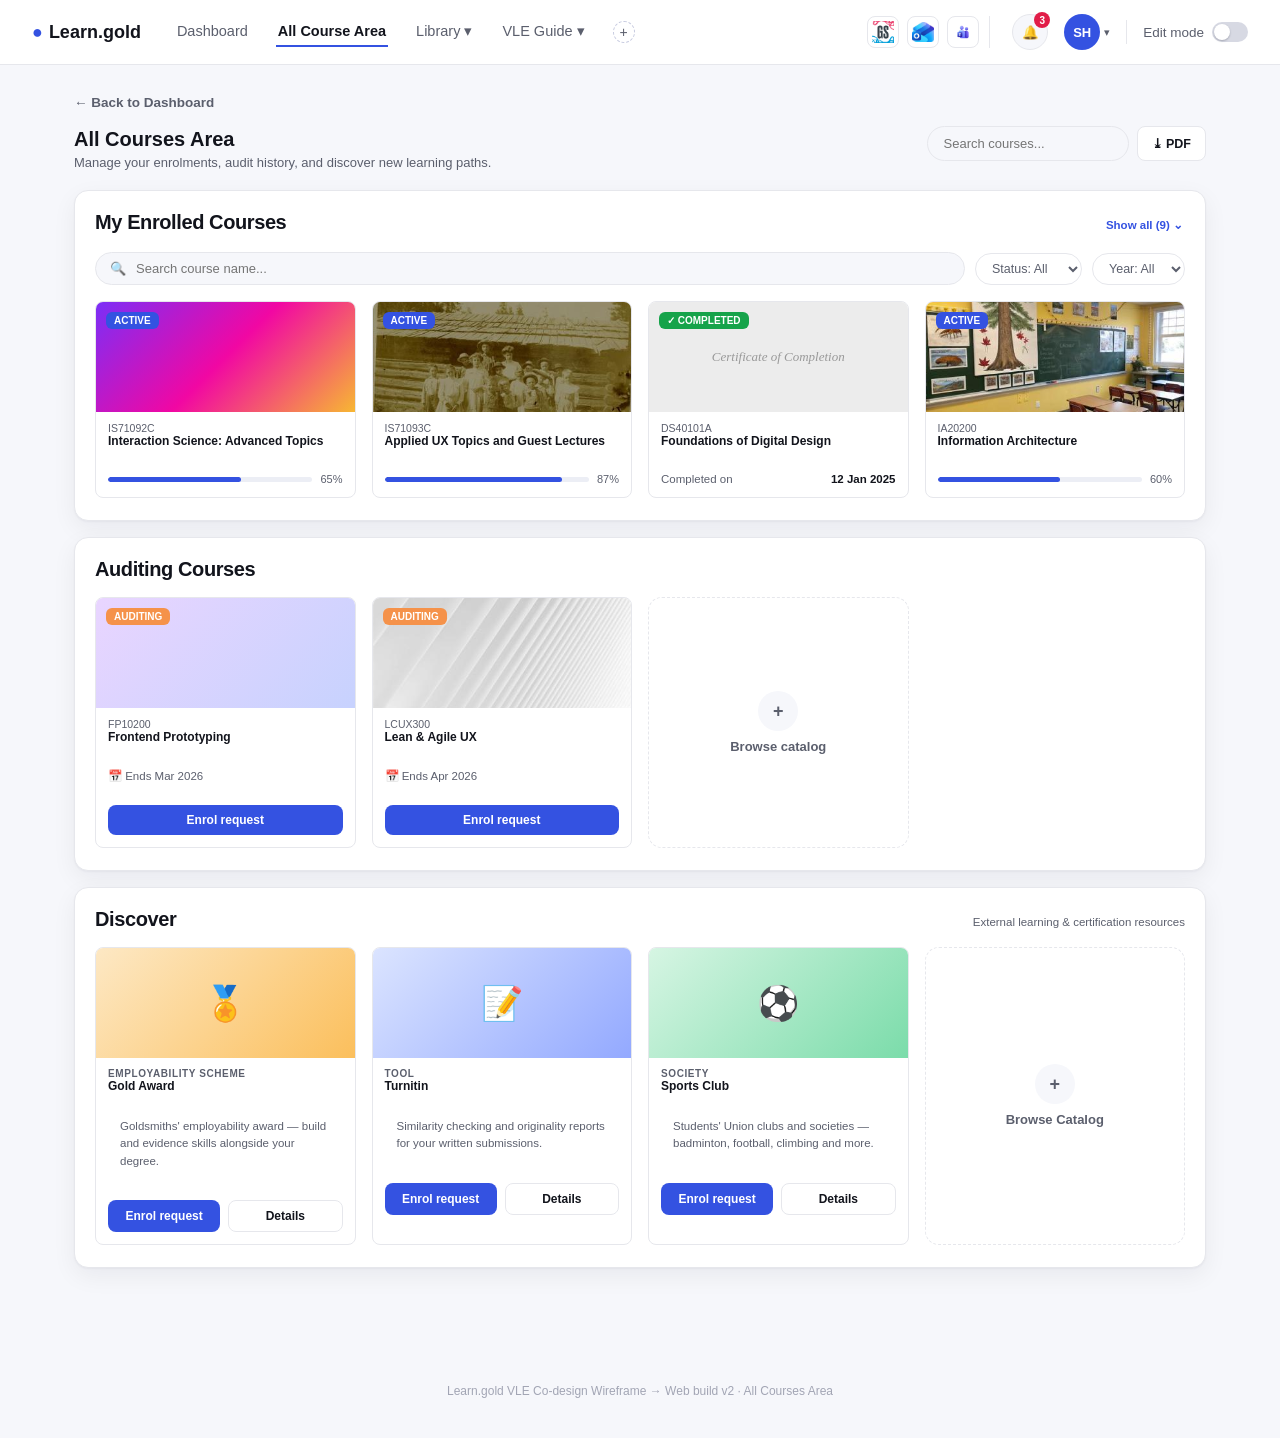
==== commit d7b8f32c: "Replace dead picsum.photos placeholders with local course images picsum.photos was returning 503/522" ====
--- a/v3-all-courses.html
+++ b/v3-all-courses.html
@@ -108,7 +108,7 @@
       </div>
     </div>
     <div class="course-card" data-name="applied ux topics and guest lectures" data-status="active" data-year="3" onclick="location.href='v3-course.html'">
-      <div class="course-cover" style="background-image:url('https://picsum.photos/seed/applieduxguest/400/220')">
+      <div class="course-cover" style="background-image:url('assets/course-images/applieduxguest-400x220.jpg')">
         <span class="enroll-badge active">ACTIVE</span>
       </div>
       <div class="course-body">
@@ -129,7 +129,7 @@
       </div>
     </div>
     <div class="course-card" data-name="information architecture" data-status="active" data-year="2">
-      <div class="course-cover" style="background-image:url('https://picsum.photos/seed/course2/400/220')">
+      <div class="course-cover" style="background-image:url('assets/course-images/course2-400x220.jpg')">
         <span class="enroll-badge active">ACTIVE</span>
       </div>
       <div class="course-body">
@@ -139,7 +139,7 @@
       </div>
     </div>
     <div class="course-card" data-name="usability testing and evaluation" data-status="active" data-year="2">
-      <div class="course-cover" style="background-image:url('https://picsum.photos/seed/course4/400/220')">
+      <div class="course-cover" style="background-image:url('assets/course-images/course4-400x220.jpg')">
         <span class="enroll-badge active">ACTIVE</span>
       </div>
       <div class="course-body">
@@ -149,7 +149,7 @@
       </div>
     </div>
     <div class="course-card" data-name="visual design and typography" data-status="active" data-year="1">
-      <div class="course-cover" style="background-image:url('https://picsum.photos/seed/course5/400/220')">
+      <div class="course-cover" style="background-image:url('assets/course-images/course5-400x220.jpg')">
         <span class="enroll-badge active">ACTIVE</span>
       </div>
       <div class="course-body">
@@ -159,7 +159,7 @@
       </div>
     </div>
     <div class="course-card" data-name="user research methods" data-status="active" data-year="1">
-      <div class="course-cover" style="background-image:url('https://picsum.photos/seed/course9/400/220')">
+      <div class="course-cover" style="background-image:url('assets/course-images/course9-400x220.jpg')">
         <span class="enroll-badge active">ACTIVE</span>
       </div>
       <div class="course-body">
@@ -169,7 +169,7 @@
       </div>
     </div>
     <div class="course-card" data-name="design systems and component libraries" data-status="active" data-year="3">
-      <div class="course-cover" style="background-image:url('https://picsum.photos/seed/course7/400/220')">
+      <div class="course-cover" style="background-image:url('assets/course-images/course7-400x220.jpg')">
         <span class="enroll-badge active">ACTIVE</span>
       </div>
       <div class="course-body">
@@ -208,7 +208,7 @@
       <div class="enroll-actions"><button class="enroll-primary">Enrol request</button></div>
     </div>
     <div class="course-card">
-      <div class="course-cover" style="background-image:url('https://picsum.photos/seed/leanagile/400/220')">
+      <div class="course-cover" style="background-image:url('assets/course-images/leanagile-400x220.jpg')">
         <span class="enroll-badge auditing">AUDITING</span>
       </div>
       <div class="course-body">
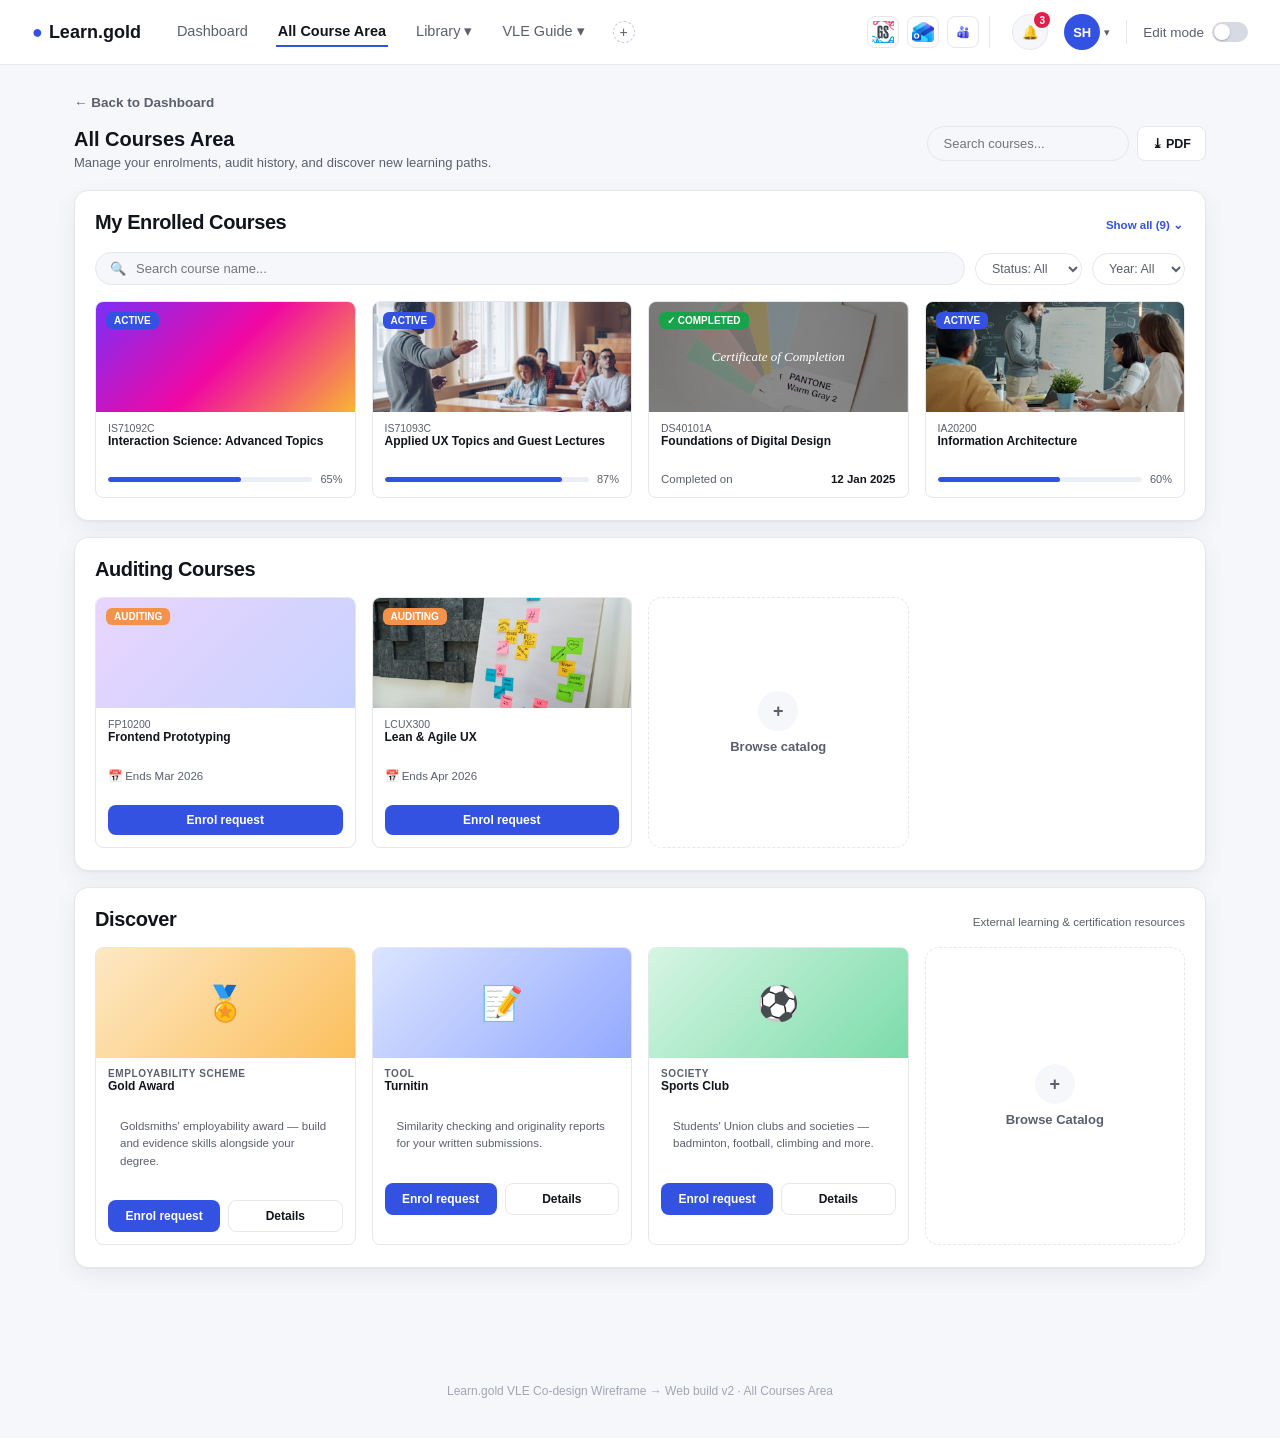
==== commit 6a002f5c: "Replace placeholder images with accurate, verified photos Swap loremflickr random-tag photos (freque" ====
--- a/v3-all-courses.html
+++ b/v3-all-courses.html
@@ -118,9 +118,9 @@
       </div>
     </div>
     <div class="course-card" data-name="foundations of digital design" data-status="completed" data-year="1">
-      <div class="course-cover" style="background:#ececec;display:flex;align-items:center;justify-content:center;">
+      <div class="course-cover" style="background-image:linear-gradient(rgba(0,0,0,.45),rgba(0,0,0,.45)), url('assets/course-images/foundationdigitaldesign-400x220.jpg');background-size:cover;background-position:center;display:flex;align-items:center;justify-content:center;">
         <span class="enroll-badge complete">✓ COMPLETED</span>
-        <span style="font-family:serif;font-style:italic;color:#999;font-size:13px;">Certificate of Completion</span>
+        <span style="font-family:serif;font-style:italic;color:#fff;font-size:13px;">Certificate of Completion</span>
       </div>
       <div class="course-body">
         <div style="font-size:10.5px;color:var(--ink-soft);">DS40101A</div>
